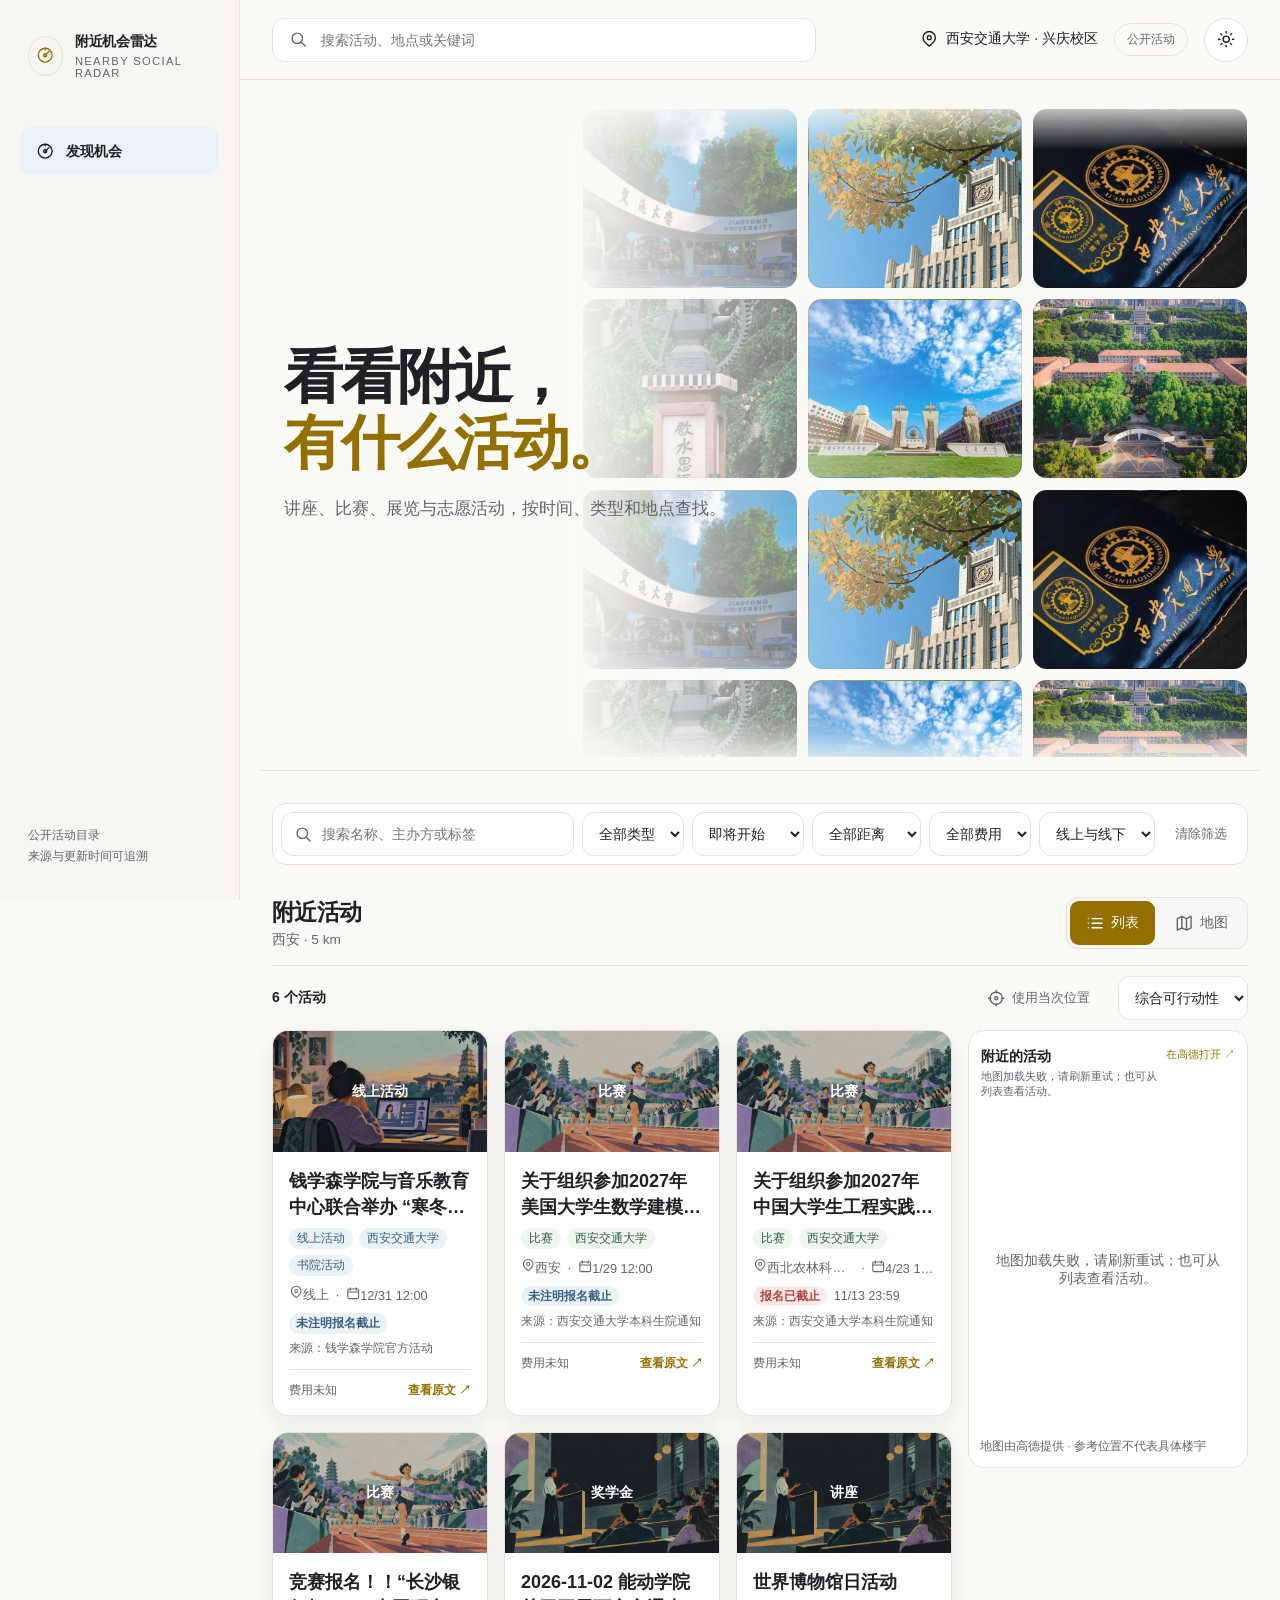
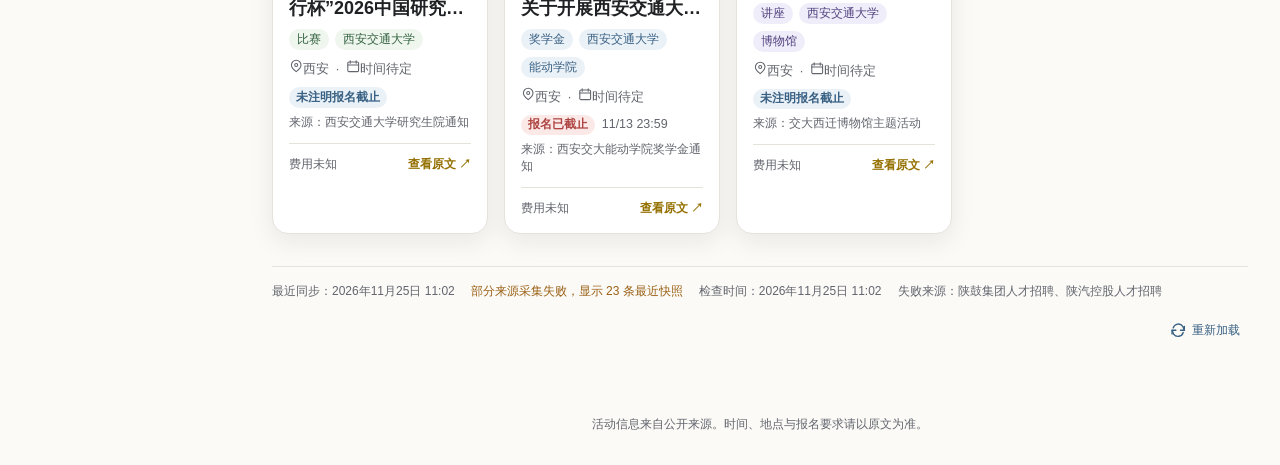
==== index.html @ b9e5983f "chore: refresh public activity snapshot" ====
<!doctype html>
<html lang="zh-CN">
  <head>
    <meta charset="utf-8" />
    <meta name="viewport" content="width=device-width, initial-scale=1, viewport-fit=cover" />
    <meta name="theme-color" content="#fbfaf7" />
    <meta name="description" content="浏览西安交通大学和西安本地的讲座、比赛、展览与志愿活动。" />
    <script>try{if(localStorage.getItem("nearby-social-radar:theme")==="dark")document.documentElement.dataset.theme="dark"}catch{}</script>
    <link rel="manifest" href="manifest.webmanifest" />
    <link rel="stylesheet" href="styles.css?v=20261015-theme" />
    <title>附近机会雷达 · 公开活动</title>
  </head>
  <body>
    <a class="skip-link" href="#main-content">跳转到主要内容</a>
    <svg class="icon-defs" xmlns="http://www.w3.org/2000/svg" aria-hidden="true">
      <symbol id="icon-radar" viewBox="0 0 24 24"><circle cx="12" cy="12" r="9"/><circle cx="12" cy="12" r="2"/><path d="m12 12 5-5M12 3v2"/></symbol>
      <symbol id="icon-search" viewBox="0 0 24 24"><circle cx="10.8" cy="10.8" r="6.8"/><path d="m16 16 5 5"/></symbol>
      <symbol id="icon-list" viewBox="0 0 24 24"><path d="M8 6h13M8 12h13M8 18h13M3 6h.01M3 12h.01M3 18h.01"/></symbol>
      <symbol id="icon-map" viewBox="0 0 24 24"><path d="m3 6 6-3 6 3 6-3v15l-6 3-6-3-6 3V6ZM9 3v15M15 6v15"/></symbol>
      <symbol id="icon-pin" viewBox="0 0 24 24"><path d="M20 10c0 5-8 11-8 11S4 15 4 10a8 8 0 1 1 16 0Z"/><circle cx="12" cy="10" r="2.5"/></symbol>
      <symbol id="icon-calendar" viewBox="0 0 24 24"><rect x="3" y="5" width="18" height="16" rx="2"/><path d="M7 3v4M17 3v4M3 10h18"/></symbol>
      <symbol id="icon-filter" viewBox="0 0 24 24"><path d="M4 7h16M7 12h10M10 17h4"/></symbol>
      <symbol id="icon-refresh" viewBox="0 0 24 24"><path d="M20 7v5h-5M4 17v-5h5"/><path d="M5.5 9A7 7 0 0 1 18 7l2 5M4 12l2 5a7 7 0 0 0 12.5-2"/></symbol>
      <symbol id="icon-locate" viewBox="0 0 24 24"><circle cx="12" cy="12" r="8"/><circle cx="12" cy="12" r="2"/><path d="M12 2v3M12 19v3M2 12h3M19 12h3"/></symbol>
      <symbol id="icon-sun" viewBox="0 0 24 24"><circle cx="12" cy="12" r="4"/><path d="M12 2v2M12 20v2M4.93 4.93l1.42 1.42m11.3 11.3 1.42 1.42M2 12h2m16 0h2M4.93 19.07l1.42-1.42m11.3-11.3 1.42-1.42"/></symbol>
      <symbol id="icon-moon" viewBox="0 0 24 24"><path d="M20.9 13A9 9 0 0 1 11 3.1 9 9 0 1 0 20.9 13Z"/></symbol>
    </svg>
    <aside class="sidebar" aria-label="站点导航">
      <a class="brand" href="./"><span class="brand-mark"><svg><use href="#icon-radar"/></svg></span><span>附近机会雷达<small>NEARBY SOCIAL RADAR</small></span></a>
      <nav><a class="nav-active" href="./" aria-current="page"><svg><use href="#icon-radar"/></svg>发现机会</a></nav>
      <p class="sidebar-foot">公开活动目录<br />来源与更新时间可追溯</p>
    </aside>
    <div class="app-shell">
      <header class="site-header">
        <a class="mobile-brand" href="./"><svg><use href="#icon-radar"/></svg>附近机会雷达</a>
        <label class="header-search"><svg><use href="#icon-search"/></svg><span class="sr-only">搜索活动、地点或关键词</span><input id="global-search" type="search" placeholder="搜索活动、地点或关键词" autocomplete="off" /></label>
        <span class="header-location"><svg><use href="#icon-pin"/></svg>西安交通大学 · 兴庆校区</span>
        <span class="public-badge">公开活动</span>
        <button id="theme-toggle" class="theme-toggle" type="button" aria-label="切换到暗色主题" title="切换主题"><svg class="theme-sun"><use href="#icon-sun"/></svg><svg class="theme-moon"><use href="#icon-moon"/></svg></button>
      </header>
      <main id="main-content">
        <section class="hero" aria-label="发现附近的活动">
          <div class="hero-copy"><h1>看看附近，<span>有什么活动。</span></h1><p>讲座、比赛、展览与志愿活动，按时间、类型和地点查找。</p></div>
          <div class="story-marquee" aria-hidden="true">
            <div class="story-column"><div class="story-track"><div class="story-set"><span class="story-tile gate"></span><span class="story-tile sculpture"></span><span class="story-tile gate"></span><span class="story-tile sculpture"></span></div><div class="story-set"><span class="story-tile gate"></span><span class="story-tile sculpture"></span><span class="story-tile gate"></span><span class="story-tile sculpture"></span></div></div></div>
            <div class="story-column"><div class="story-track"><div class="story-set"><span class="story-tile autumn"></span><span class="story-tile innovation-harbor"></span><span class="story-tile autumn"></span><span class="story-tile innovation-harbor"></span></div><div class="story-set"><span class="story-tile autumn"></span><span class="story-tile innovation-harbor"></span><span class="story-tile autumn"></span><span class="story-tile innovation-harbor"></span></div></div></div>
            <div class="story-column"><div class="story-track"><div class="story-set"><span class="story-tile insignia"></span><span class="story-tile aerial"></span><span class="story-tile insignia"></span><span class="story-tile aerial"></span></div><div class="story-set"><span class="story-tile insignia"></span><span class="story-tile aerial"></span><span class="story-tile insignia"></span><span class="story-tile aerial"></span></div></div></div>
          </div>
        </section>
        <details id="filters" class="filters"><summary><span><svg><use href="#icon-filter"/></svg>筛选活动</span><small id="filter-count">全部活动</small></summary>
          <div class="filter-row">
            <label class="filter-search"><span class="sr-only">搜索机会</span><svg><use href="#icon-search"/></svg><input id="query" type="search" placeholder="搜索名称、主办方或标签" autocomplete="off" /></label>
            <label><span class="sr-only">类型</span><select id="type"><option value="all">全部类型</option></select></label>
            <label><span class="sr-only">时间</span><select id="timing"><option value="upcoming">即将开始</option><option value="week">未来 7 天</option><option value="month">未来 30 天</option><option value="all">全部时间</option></select></label>
            <label><span class="sr-only">距离</span><select id="nearby"><option value="all">全部距离</option><option value="1" disabled>校园 5 km</option></select></label>
            <label><span class="sr-only">费用</span><select id="fee"><option value="all">全部费用</option><option value="free">免费</option><option value="paid">付费</option><option value="unknown">费用未知</option></select></label>
            <label><span class="sr-only">参与方式</span><select id="mode"><option value="all">线上与线下</option><option value="online">仅线上</option><option value="offline">仅线下</option></select></label>
            <button id="clear-filters" type="button" class="clear-filters">清除筛选</button>
          </div>
        </details>
        <section class="section-heading"><div><h2>附近活动</h2><p id="section-place">西安 · 5 km</p></div><div class="view-tabs" role="group" aria-label="查看方式"><button id="list-tab" type="button" class="active" aria-pressed="true"><svg><use href="#icon-list"/></svg>列表</button><button id="map-tab" type="button" aria-pressed="false"><svg><use href="#icon-map"/></svg>地图</button></div></section>
        <div class="list-meta"><span id="count" role="status" aria-live="polite">读取活动中</span><button id="locate" type="button"><svg><use href="#icon-locate"/></svg>使用当次位置</button><label><span class="sr-only">排序方式</span><select id="sort"><option value="actionability">综合可行动性</option><option value="distance" disabled>距离最近</option></select></label></div>
        <p id="location-message" class="location-message" role="status" hidden></p>
        <div id="discovery-content" class="discovery-content">
          <section id="list" class="activity-grid" aria-label="机会列表"></section>
          <aside id="map-panel" class="map-panel"><div class="map-panel-heading"><div><h3>附近的活动</h3><p id="map-status">正在读取活动位置</p></div><a id="map-open" href="https://uri.amap.com/" target="_blank" rel="noreferrer">在高德打开 ↗</a></div><div id="public-map" class="public-map" role="region" aria-label="西安公开活动地图"></div><div id="map-fallback" class="map-fallback" hidden><p id="map-fallback-text">地图暂时没有可显示的活动。</p></div><p class="map-attribution">地图由高德提供 · 参考位置不代表具体楼宇</p></aside>
        </div>
        <section id="empty" class="empty" hidden><h2>没有找到符合条件的活动</h2><p>试试调整时间、类型或距离。</p></section>
        <section class="sync-line" aria-label="数据更新时间"><span>最近同步：<time id="sync-time">正在读取</time></span><span id="sync-status">活动数据</span><span id="sync-check"></span><span id="source-health"></span><button id="refresh-data" type="button"><svg><use href="#icon-refresh"/></svg>重新加载</button></section>
      </main>
      <footer>活动信息来自公开来源。时间、地点与报名要求请以原文为准。</footer>
    </div>
    <nav class="mobile-nav" aria-label="手机主导航"><a href="./" aria-current="page"><svg><use href="#icon-radar"/></svg>发现</a></nav>
    <script src="map-config.js" defer></script>
    <script src="app.js?v=20261016-offline" defer></script>
  </body>
</html>
---- styles.css ----
:root { color-scheme: light; --bg: #fbfaf7; --surface: #fff; --sidebar: #f7f6f2; --text: #202124; --muted: #62656d; --line: #e6e3dc; --gold: #947000; --gold-light: #f5e8b5; --blue: #386083; --blue-light: #eaf1f7; --green: #356343; --amber: #9a6014; --red: #ae4441; --toolbar: #f7f7f8; --map-placeholder: #eaf1f7; --hero-rgb: 251 250 247; }
html[data-theme="dark"] { color-scheme: dark; --bg: #0a090c; --surface: #17151a; --sidebar: #0d0c10; --text: #f5f2ef; --muted: #aaa5ad; --line: #2d2a31; --gold: #e8c547; --gold-light: #40371e; --blue: #8db9e8; --blue-light: #1b2a3a; --green: #8cc9a0; --amber: #f2bd63; --red: #ff8f8f; --toolbar: #211f24; --map-placeholder: #15202a; --hero-rgb: 10 9 12; }
* { box-sizing: border-box; }
html { scroll-behavior: smooth; }
body { margin: 0; background: var(--bg); color: var(--text); font-family: -apple-system, BlinkMacSystemFont, "Segoe UI", "Microsoft YaHei", sans-serif; }
button, input, select { font: inherit; }
button { cursor: pointer; }
svg { width: 1.15rem; height: 1.15rem; flex: 0 0 auto; fill: none; stroke: currentColor; stroke-width: 1.8; stroke-linecap: round; stroke-linejoin: round; }
a { color: inherit; text-decoration: none; }
:focus-visible { outline: 2px solid var(--gold); outline-offset: 3px; }
::selection { background: var(--gold); color: var(--bg); }
.icon-defs, .sr-only { position: absolute; width: 1px; height: 1px; overflow: hidden; clip: rect(0, 0, 0, 0); white-space: nowrap; }
.skip-link { position: fixed; z-index: 50; top: -5rem; left: 1rem; border-radius: 8px; background: var(--surface); padding: .75rem; }
.skip-link:focus { top: 1rem; }
.sidebar { position: fixed; z-index: 20; inset: 0 auto 0 0; display: flex; width: 15rem; flex-direction: column; border-right: 1px solid var(--line); background: var(--sidebar); padding: 2rem 1.25rem; }
.brand { display: flex; align-items: center; gap: .75rem; margin: 0 .5rem 3rem; font-size: .9rem; font-weight: 650; letter-spacing: -.02em; }
.brand small { display: block; margin-top: .25rem; color: var(--muted); font-size: .7rem; font-weight: 400; letter-spacing: .12em; }
.brand-mark { display: grid; width: 2.5rem; height: 2.5rem; place-items: center; border: 1px solid var(--line); border-radius: 50%; color: var(--gold); }
.sidebar nav a { display: flex; min-height: 3rem; align-items: center; gap: .75rem; border-radius: 12px; padding: 0 1rem; font-size: .9rem; }
.sidebar nav .nav-active { background: var(--blue-light); font-weight: 650; }
.sidebar-foot { margin: auto 0 0 .5rem; color: var(--muted); font-size: .75rem; line-height: 1.8; }
.app-shell { min-width: 0; margin-left: 15rem; }
.site-header { position: sticky; z-index: 30; top: 0; display: flex; min-height: 5rem; align-items: center; gap: 1rem; border-bottom: 1px solid var(--line); background: color-mix(in srgb, var(--bg) 94%, transparent); padding: .75rem clamp(1.25rem, 3vw, 2rem); }
.mobile-brand { display: none; }
.header-search { display: flex; width: min(100%, 34rem); min-height: 2.75rem; align-items: center; gap: .75rem; border: 1px solid var(--line); border-radius: 12px; background: var(--surface); padding: 0 1rem; color: var(--muted); }
.header-search:focus-within { border-color: var(--gold); }
.header-search input { width: 100%; min-width: 0; border: 0; background: transparent; color: var(--text); font-size: .9rem; outline: 0; }
.header-location { display: flex; align-items: center; gap: .5rem; margin-left: auto; white-space: nowrap; font-size: .875rem; }
.public-badge { border: 1px solid var(--line); border-radius: 999px; padding: .45rem .75rem; color: var(--muted); white-space: nowrap; font-size: .75rem; }
.theme-toggle { display: grid; width: 2.75rem; height: 2.75rem; flex: 0 0 auto; place-items: center; border: 1px solid var(--line); border-radius: 50%; background: var(--surface); color: var(--text); }
.theme-toggle:hover { border-color: var(--gold); color: var(--gold); }
.theme-toggle .theme-moon, html[data-theme="dark"] .theme-toggle .theme-sun { display: none; }
html[data-theme="dark"] .theme-toggle .theme-moon { display: block; }
main { width: min(100%, 1600px); margin: 0 auto; padding: 1.5rem clamp(1.25rem, 3vw, 2rem) 4rem; }
.hero { position: relative; display: flex; min-height: clamp(28rem, 75vh, 48rem); align-items: center; overflow: hidden; margin: -.5rem -.75rem 2rem; border-bottom: 1px solid var(--line); padding: 2.5rem 1.5rem; }
.hero-copy { position: relative; z-index: 3; max-width: 39rem; }
.hero h1 { max-width: 12ch; margin: 0; font-size: clamp(2.65rem, 4.6vw, 4.4rem); font-weight: 760; letter-spacing: -.04em; line-height: 1.12; }
.hero h1 span { display: block; color: var(--gold); }
.hero-copy p { margin: 1.2rem 0 0; color: var(--muted); font-size: 1.05rem; line-height: 1.65; }
.story-marquee { position: absolute; inset: 0 0 0 31%; display: grid; grid-template-columns: repeat(3, minmax(0, 1fr)); gap: .7rem; overflow: hidden; padding: .8rem; pointer-events: none; mask-image: linear-gradient(to bottom, transparent, #000 8%, #000 92%, transparent); }
.story-marquee::after { position: absolute; inset: 0; content: ""; background: linear-gradient(90deg, var(--bg) 0%, rgb(var(--hero-rgb) / .96) 1%, rgb(var(--hero-rgb) / .55) 25%, rgb(var(--hero-rgb) / .08) 57%, transparent 100%); }
.story-column { min-width: 0; overflow: hidden; }
.story-track { display: flex; flex-direction: column; animation: story-up 27s linear infinite; }
.story-column:nth-child(2) .story-track { animation-name: story-down; animation-duration: 33s; }
.story-column:nth-child(3) .story-track { animation-duration: 30s; }
.story-set { display: flex; flex: 0 0 auto; flex-direction: column; gap: .7rem; padding-bottom: .7rem; }
.story-tile { display: block; flex: 0 0 clamp(8rem, 14vw, 13rem); border: 1px solid rgb(32 33 36 / .12); border-radius: .85rem; background-position: center; background-size: cover; }
.story-tile.gate { background-image: url("campus-story/gate.webp"); }.story-tile.sculpture { background-image: url("campus-story/sculpture.webp"); background-position: center 60%; }
.story-tile.autumn { background-image: url("campus-story/autumn.webp"); }.story-tile.innovation-harbor { background-image: url("campus-story/innovation-harbor.webp"); }
.story-tile.insignia { background-image: url("campus-story/insignia.webp"); }.story-tile.aerial { background-image: url("campus-story/aerial.webp"); background-position: center 78%; }
@keyframes story-up { to { transform: translateY(-50%); } }
@keyframes story-down { from { transform: translateY(-50%); } to { transform: translateY(0); } }
.filters { position: relative; z-index: 10; margin-bottom: 1.25rem; }
.filters summary { display: none; }
.filter-row { display: flex; align-items: center; gap: .5rem; overflow-x: auto; border: 1px solid var(--line); border-radius: 14px; background: var(--surface); padding: .5rem; }
.filter-row label { flex: 0 0 auto; }
.filter-row .filter-search { display: flex; flex: 1 0 12rem; min-height: 2.75rem; align-items: center; gap: .5rem; border: 1px solid var(--line); border-radius: 12px; padding: 0 .75rem; color: var(--muted); }
.filter-search input { width: 100%; min-width: 0; border: 0; background: transparent; color: var(--text); outline: 0; font-size: .875rem; }
.filter-row select, .list-meta select { min-height: 2.75rem; border: 1px solid var(--line); border-radius: 12px; background: var(--surface); color: var(--text); padding: 0 .75rem; font-size: .875rem; }
.filter-row select:disabled, .list-meta select:disabled { opacity: .5; }
.clear-filters { min-height: 2.75rem; flex: 0 0 auto; border: 0; border-radius: 12px; background: transparent; color: var(--muted); padding: 0 .75rem; font-size: .8rem; }
.clear-filters:hover, .list-meta button:hover { background: var(--blue-light); color: var(--blue); }
.section-heading { display: flex; align-items: center; justify-content: space-between; gap: 1rem; border-bottom: 1px solid var(--line); padding: .75rem 0 1rem; }
.section-heading h2 { margin: 0; font-size: 1.45rem; font-weight: 650; letter-spacing: -.03em; }
.section-heading p { margin: .2rem 0 0; color: var(--muted); font-size: .85rem; }
.view-tabs { display: flex; gap: .25rem; border: 1px solid var(--line); border-radius: 12px; background: var(--toolbar); padding: .2rem; }
.view-tabs button { display: inline-flex; min-width: 5.3rem; min-height: 2.75rem; align-items: center; justify-content: center; gap: .4rem; border: 0; border-radius: 9px; background: transparent; color: var(--muted); font-size: .875rem; }
.view-tabs .active { background: var(--gold); color: #fff; }
html[data-theme="dark"] .view-tabs .active { color: #17151a; }
.list-meta { display: flex; min-height: 4rem; align-items: center; gap: 1rem; color: var(--muted); font-size: .875rem; }
.list-meta #count { color: var(--text); font-weight: 650; }
.list-meta button { display: inline-flex; min-height: 2.75rem; align-items: center; gap: .4rem; margin-left: auto; border: 0; border-radius: 999px; background: transparent; color: var(--muted); padding: 0 .75rem; font-size: .8rem; }
.location-message { margin: -.25rem 0 .75rem; color: var(--muted); font-size: .8rem; }
.discovery-content { display: grid; grid-template-columns: minmax(0, 1fr) 17.5rem; align-items: start; gap: 1rem; }
.activity-grid { display: grid; grid-template-columns: repeat(3, minmax(0, 1fr)); gap: 1rem; }
.activity-card { min-width: 0; overflow: hidden; border: 1px solid var(--line); border-radius: 16px; background: var(--surface); box-shadow: 0 8px 24px rgb(24 24 27 / .08); transition: transform .2s ease, box-shadow .2s ease; }
.activity-card:hover { transform: translateY(-3px); box-shadow: 0 14px 30px rgb(24 24 27 / .12); }
.activity-card:active { filter: brightness(.96); }
.activity-banner { position: relative; display: flex; aspect-ratio: 16 / 9; align-items: center; justify-content: center; overflow: hidden; color: #fff; }
.activity-cover { position: absolute; inset: 0; width: 100%; height: 100%; object-fit: cover; transition: transform .2s ease; }
.activity-card:hover .activity-cover { transform: scale(1.04); }
.cover-scrim { position: absolute; inset: 0; background: rgb(8 7 10 / .22); }
.banner-name { position: relative; z-index: 1; text-shadow: 0 1px 8px rgb(0 0 0 / .45); font-size: .85rem; font-weight: 700; }
.activity-content { padding: 1rem; }
.activity-title { display: -webkit-box; overflow: hidden; margin: 0; color: var(--text); font-size: 1.125rem; font-weight: 600; line-height: 1.45; -webkit-box-orient: vertical; -webkit-line-clamp: 2; }
.activity-title a:hover { color: var(--gold); }
.tags { display: flex; flex-wrap: wrap; gap: .4rem; margin-top: .5rem; }
.tag { display: inline-flex; min-height: 20px; max-width: 11rem; align-items: center; overflow: hidden; border-radius: 999px; background: var(--blue-light); color: var(--blue); padding: 2px 8px; text-overflow: ellipsis; white-space: nowrap; font-size: .75rem; }
.activity-card.lecture .tag { background: #f0edfa; color: #51427e; }.activity-card.competition .tag { background: #eef6ed; color: #356343; }.activity-card.exhibition .tag { background: #f6edfa; color: #753a8d; }.activity-card.volunteer .tag { background: #f8f2e6; color: #8b5f1d; }.activity-card.salon .tag { background: #eaf3f5; color: #285c64; }
html[data-theme="dark"] .activity-card.lecture .tag { background: #332744; color: #d9c8f3; } html[data-theme="dark"] .activity-card.competition .tag { background: #233124; color: #cfe8c5; } html[data-theme="dark"] .activity-card.exhibition .tag { background: #392545; color: #e4c5ef; } html[data-theme="dark"] .activity-card.volunteer .tag { background: #382c18; color: #f6d887; } html[data-theme="dark"] .activity-card.salon .tag { background: #203238; color: #c5e9ed; }
.meta { display: flex; align-items: center; gap: .4rem; overflow: hidden; margin-top: .55rem; color: var(--muted); white-space: nowrap; font-size: .8rem; }
.meta span { min-width: 0; overflow: hidden; text-overflow: ellipsis; }.meta svg { width: .9rem; height: .9rem; }
.deadline { display: flex; flex-wrap: wrap; align-items: baseline; gap: .4rem; margin: .55rem 0 0; color: var(--muted); font-size: .78rem; }
.deadline strong { border-radius: 999px; background: var(--blue-light); color: var(--blue); padding: .1rem .45rem; font-weight: 650; }
.deadline.today strong, .deadline.soon strong { background: #fcf0da; color: var(--amber); }.deadline.expired strong { background: #fbe9e8; color: var(--red); }
html[data-theme="dark"] .deadline.today strong, html[data-theme="dark"] .deadline.soon strong { background: #332713; color: var(--amber); } html[data-theme="dark"] .deadline.expired strong { background: #351c1e; color: var(--red); }
.freshness { margin: .4rem 0 0; color: var(--muted); font-size: .76rem; }
.card-footer { display: flex; align-items: center; justify-content: space-between; gap: .6rem; margin-top: .75rem; border-top: 1px solid var(--line); padding-top: .75rem; color: var(--muted); font-size: .78rem; }
.card-footer a { color: var(--gold); font-weight: 600; white-space: nowrap; }.card-footer a:hover { text-decoration: underline; }
.map-panel { position: sticky; top: 6rem; overflow: hidden; border: 1px solid var(--line); border-radius: 16px; background: var(--surface); padding: .55rem; }
.map-panel-heading { display: flex; align-items: flex-start; justify-content: space-between; gap: .4rem; padding: .4rem .2rem .65rem; }
.map-panel-heading h3 { margin: 0; font-size: .9rem; font-weight: 650; }.map-panel-heading p { margin: .2rem 0 0; color: var(--muted); font-size: .7rem; line-height: 1.4; }
.map-panel-heading a { color: var(--gold); white-space: nowrap; font-size: .7rem; }
.public-map { width: 100%; height: 20rem; border-radius: 10px; background: var(--map-placeholder); }
.map-fallback { display: grid; min-height: 20rem; place-items: center; padding: 1rem; color: var(--muted); text-align: center; font-size: .85rem; }.map-fallback[hidden] { display: none; }
.map-attribution { margin: .45rem .15rem .2rem; color: var(--muted); font-size: .75rem; }
.discovery-content.map-view { display: block; }.map-view .activity-grid { display: none; }.map-view .map-panel { position: static; }.map-view .public-map { height: min(62vh, 44rem); min-height: 24rem; }
.empty { border: 1px solid var(--line); border-radius: 16px; background: var(--surface); padding: 2.5rem; text-align: center; }.empty[hidden] { display: none; }.empty h2 { margin: 0; font-size: 1rem; }.empty p { margin: .5rem 0 0; color: var(--muted); font-size: .85rem; }
.sync-line { display: flex; flex-wrap: wrap; align-items: center; gap: .5rem 1rem; margin-top: 2rem; border-top: 1px solid var(--line); padding-top: 1rem; color: var(--muted); font-size: .75rem; }.sync-line [data-status="healthy"] { color: var(--green); }.sync-line [data-status="degraded"], .sync-line [data-status="stale"] { color: var(--amber); }.sync-line button { display: inline-flex; min-height: 2.75rem; align-items: center; gap: .3rem; margin-left: auto; border: 0; border-radius: 10px; background: transparent; color: var(--blue); padding: 0 .5rem; font-size: .75rem; }
footer { padding: 0 1.25rem 2rem; color: var(--muted); text-align: center; font-size: .75rem; }
.mobile-nav { display: none; }
@media (max-width: 1279px) { .discovery-content { display: block; }.discovery-content:not(.map-view) .map-panel { display: none; } }
@media (max-width: 1023px) { .sidebar { display: none; }.app-shell { margin-left: 0; }.mobile-brand { display: flex; align-items: center; gap: .5rem; white-space: nowrap; font-size: .875rem; font-weight: 650; }.mobile-brand svg { color: var(--gold); }.header-location { display: none; }.mobile-nav { position: fixed; z-index: 30; inset: auto 0 0; display: grid; min-height: 4rem; place-items: center; border-top: 1px solid var(--line); background: color-mix(in srgb, var(--bg) 96%, transparent); padding-bottom: env(safe-area-inset-bottom); }.mobile-nav a { display: flex; min-height: 4rem; flex-direction: column; align-items: center; justify-content: center; gap: .15rem; font-size: .75rem; }.mobile-nav svg { color: var(--gold); } main { padding-bottom: 7rem; }.activity-grid { grid-template-columns: repeat(2, minmax(0, 1fr)); } }
@media (max-width: 767px) { .site-header { flex-wrap: wrap; gap: .65rem; padding: .75rem 1.1rem; }.header-search { order: 3; width: 100%; }.public-badge { margin-left: auto; } main { padding: 1.2rem 1rem 7rem; }.hero { min-height: 20.5rem; margin: -.5rem -.35rem 1.5rem; padding: 1.8rem .35rem; }.hero h1 { max-width: 16ch; font-size: clamp(2.35rem, 10vw, 3.35rem); }.hero-copy p { max-width: 21rem; font-size: .95rem; }.story-marquee { left: 0; gap: .35rem; padding: .4rem; }.story-marquee::after { background: linear-gradient(90deg, var(--bg), rgb(var(--hero-rgb) / .97) 48%, rgb(var(--hero-rgb) / .62) 68%, transparent); }.story-set { gap: .35rem; padding-bottom: .35rem; }.story-tile { flex-basis: 6rem; border-radius: .65rem; }.filters summary { display: flex; min-height: 2.75rem; align-items: center; justify-content: space-between; gap: .75rem; border: 1px solid var(--line); border-radius: 12px; background: var(--surface); padding: 0 .875rem; list-style: none; font-size: .875rem; font-weight: 600; cursor: pointer; }.filters summary::-webkit-details-marker { display: none; }.filters summary span { display: flex; align-items: center; gap: .5rem; }.filters summary small { color: var(--muted); font-size: .75rem; font-weight: 400; }.filter-row { display: none; position: absolute; top: 3.25rem; right: 0; left: 0; grid-template-columns: repeat(2, minmax(0, 1fr)); gap: .6rem; overflow: visible; border-radius: 14px; box-shadow: 0 12px 32px rgb(0 0 0 / .15); padding: .75rem; }.filters[open] .filter-row { display: grid; }.filter-row .filter-search, .filter-row .clear-filters { grid-column: 1 / -1; }.filter-row label { min-width: 0; }.filter-row select { width: 100%; }.section-heading h2 { font-size: 1.25rem; }.section-heading p { font-size: .75rem; }.view-tabs button { min-width: 3.4rem; font-size: .75rem; }.list-meta { flex-wrap: wrap; gap: .5rem; padding: .5rem 0; }.list-meta button { margin-left: auto; }.list-meta label { width: 100%; }.list-meta select { width: 100%; }.activity-grid { grid-template-columns: 1fr; }.activity-title { font-size: 1rem; }.map-view .public-map { height: 56vh; min-height: 20rem; } }
@media (max-width: 767px) {
  .hero-copy p { max-width: 17rem; }
  .filter-row { max-height: min(70vh, 34rem); overflow-y: auto; }
}
@media (prefers-reduced-motion: reduce) { html { scroll-behavior: auto; }.story-track, .activity-card { animation: none; transition: none; }.activity-card:hover { transform: none; } }
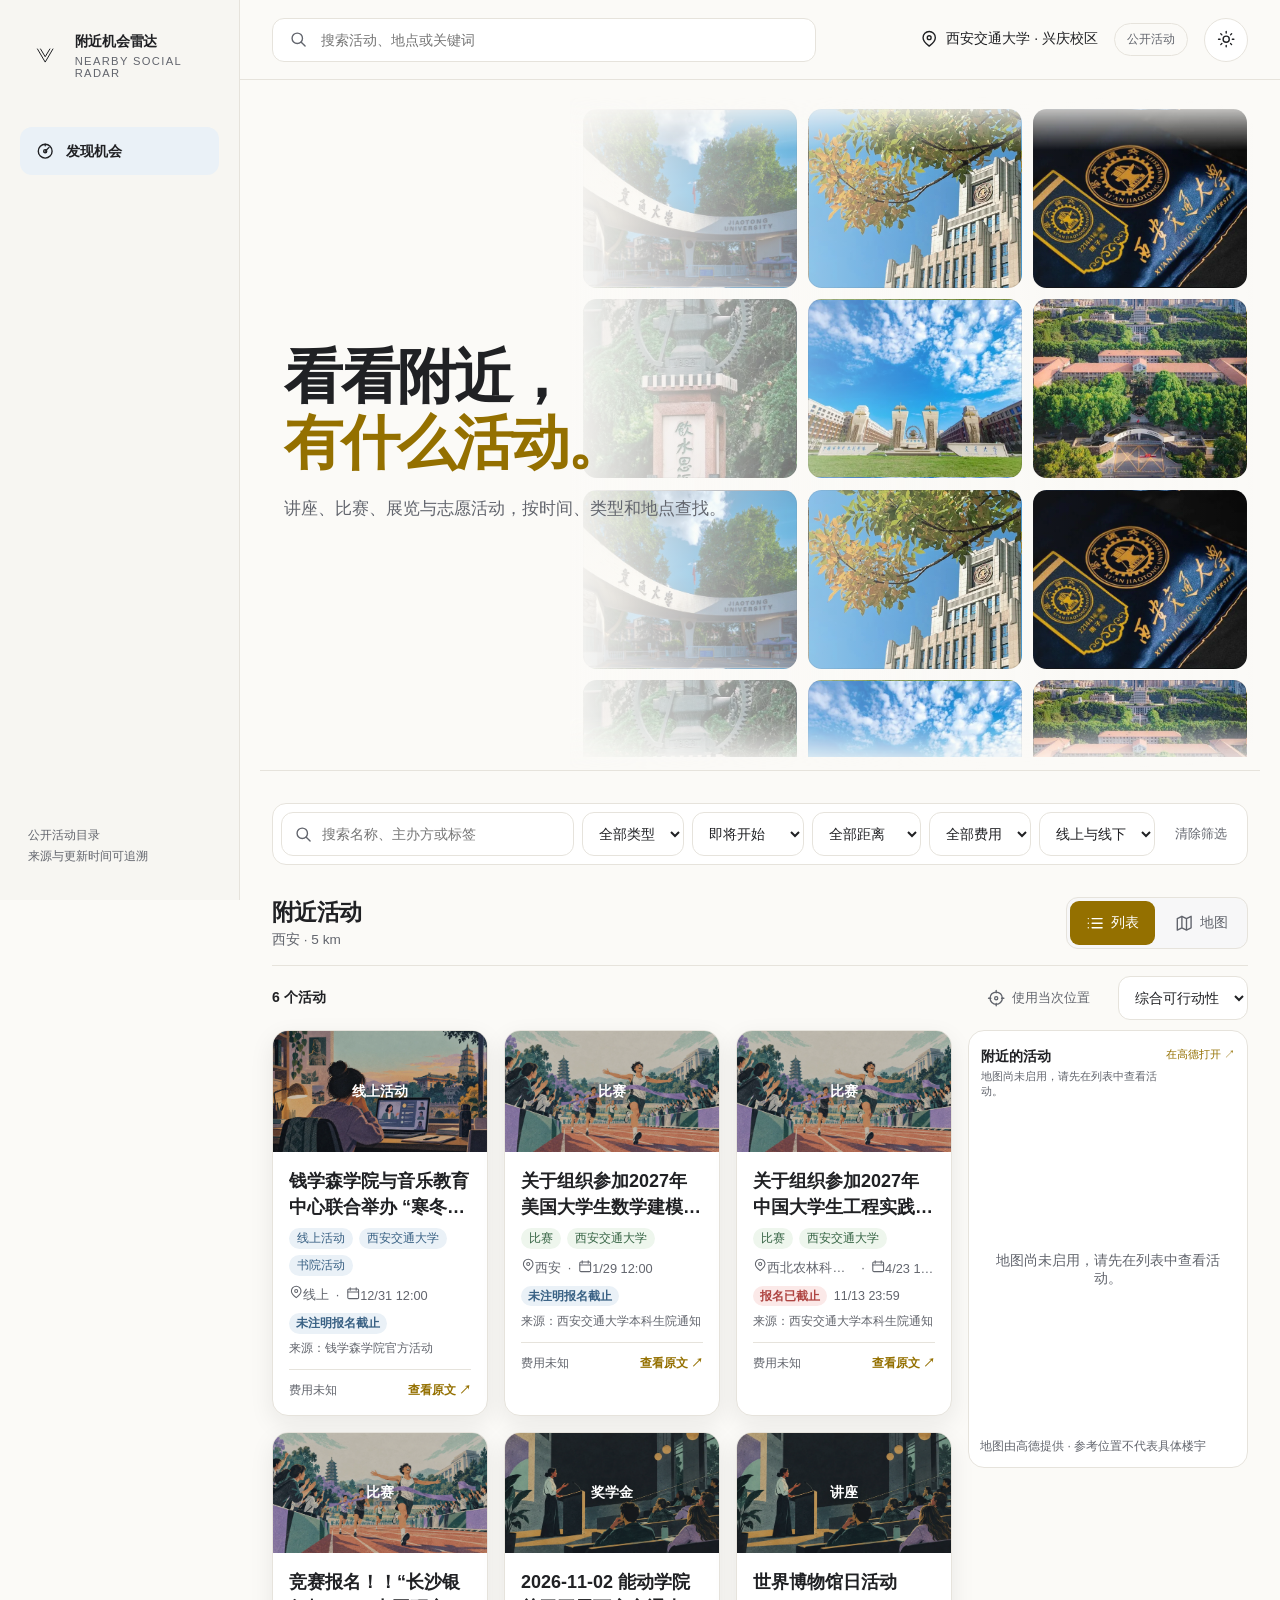
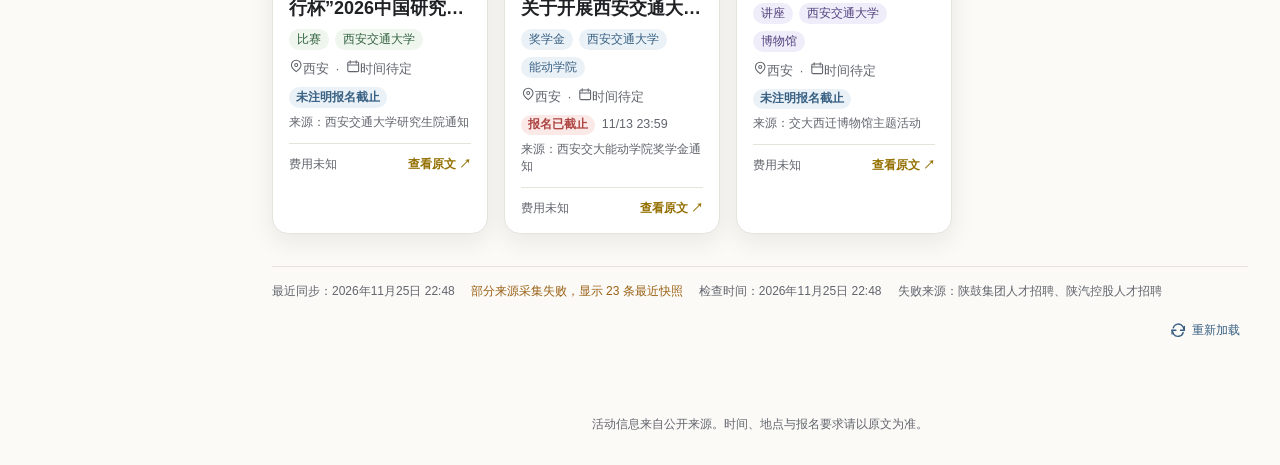
==== commit e543e807: "chore: refresh public activity snapshot" ====
--- a/index.html
+++ b/index.html
@@ -13,6 +13,7 @@
   <body>
     <a class="skip-link" href="#main-content">跳转到主要内容</a>
     <svg class="icon-defs" xmlns="http://www.w3.org/2000/svg" aria-hidden="true">
+      <symbol id="icon-brand" viewBox="0 0 24 24"><path d="M2 4 12 21 22 4M6 4l6 10L18 4"/></symbol>
       <symbol id="icon-radar" viewBox="0 0 24 24"><circle cx="12" cy="12" r="9"/><circle cx="12" cy="12" r="2"/><path d="m12 12 5-5M12 3v2"/></symbol>
       <symbol id="icon-search" viewBox="0 0 24 24"><circle cx="10.8" cy="10.8" r="6.8"/><path d="m16 16 5 5"/></symbol>
       <symbol id="icon-list" viewBox="0 0 24 24"><path d="M8 6h13M8 12h13M8 18h13M3 6h.01M3 12h.01M3 18h.01"/></symbol>
@@ -26,13 +27,13 @@
       <symbol id="icon-moon" viewBox="0 0 24 24"><path d="M20.9 13A9 9 0 0 1 11 3.1 9 9 0 1 0 20.9 13Z"/></symbol>
     </svg>
     <aside class="sidebar" aria-label="站点导航">
-      <a class="brand" href="./"><span class="brand-mark"><svg><use href="#icon-radar"/></svg></span><span>附近机会雷达<small>NEARBY SOCIAL RADAR</small></span></a>
+      <a class="brand" href="./"><span class="brand-mark"><svg aria-hidden="true"><use href="#icon-brand"/></svg></span><span>附近机会雷达<small>NEARBY SOCIAL RADAR</small></span></a>
       <nav><a class="nav-active" href="./" aria-current="page"><svg><use href="#icon-radar"/></svg>发现机会</a></nav>
       <p class="sidebar-foot">公开活动目录<br />来源与更新时间可追溯</p>
     </aside>
     <div class="app-shell">
       <header class="site-header">
-        <a class="mobile-brand" href="./"><svg><use href="#icon-radar"/></svg>附近机会雷达</a>
+        <a class="mobile-brand" href="./"><svg aria-hidden="true"><use href="#icon-brand"/></svg>附近机会雷达</a>
         <label class="header-search"><svg><use href="#icon-search"/></svg><span class="sr-only">搜索活动、地点或关键词</span><input id="global-search" type="search" placeholder="搜索活动、地点或关键词" autocomplete="off" /></label>
         <span class="header-location"><svg><use href="#icon-pin"/></svg>西安交通大学 · 兴庆校区</span>
         <span class="public-badge">公开活动</span>
--- a/styles.css
+++ b/styles.css
@@ -15,7 +15,9 @@
 .sidebar { position: fixed; z-index: 20; inset: 0 auto 0 0; display: flex; width: 15rem; flex-direction: column; border-right: 1px solid var(--line); background: var(--sidebar); padding: 2rem 1.25rem; }
 .brand { display: flex; align-items: center; gap: .75rem; margin: 0 .5rem 3rem; font-size: .9rem; font-weight: 650; letter-spacing: -.02em; }
 .brand small { display: block; margin-top: .25rem; color: var(--muted); font-size: .7rem; font-weight: 400; letter-spacing: .12em; }
-.brand-mark { display: grid; width: 2.5rem; height: 2.5rem; place-items: center; border: 1px solid var(--line); border-radius: 50%; color: var(--gold); }
+.brand-mark { display: grid; width: 2.5rem; height: 2.5rem; place-items: center; color: var(--text); }
+.brand-mark svg, .mobile-brand svg { stroke-width: 1.3; stroke-linecap: square; stroke-linejoin: miter; }
+.mobile-brand.mobile-brand svg { color: var(--text); }
 .sidebar nav a { display: flex; min-height: 3rem; align-items: center; gap: .75rem; border-radius: 12px; padding: 0 1rem; font-size: .9rem; }
 .sidebar nav .nav-active { background: var(--blue-light); font-weight: 650; }
 .sidebar-foot { margin: auto 0 0 .5rem; color: var(--muted); font-size: .75rem; line-height: 1.8; }
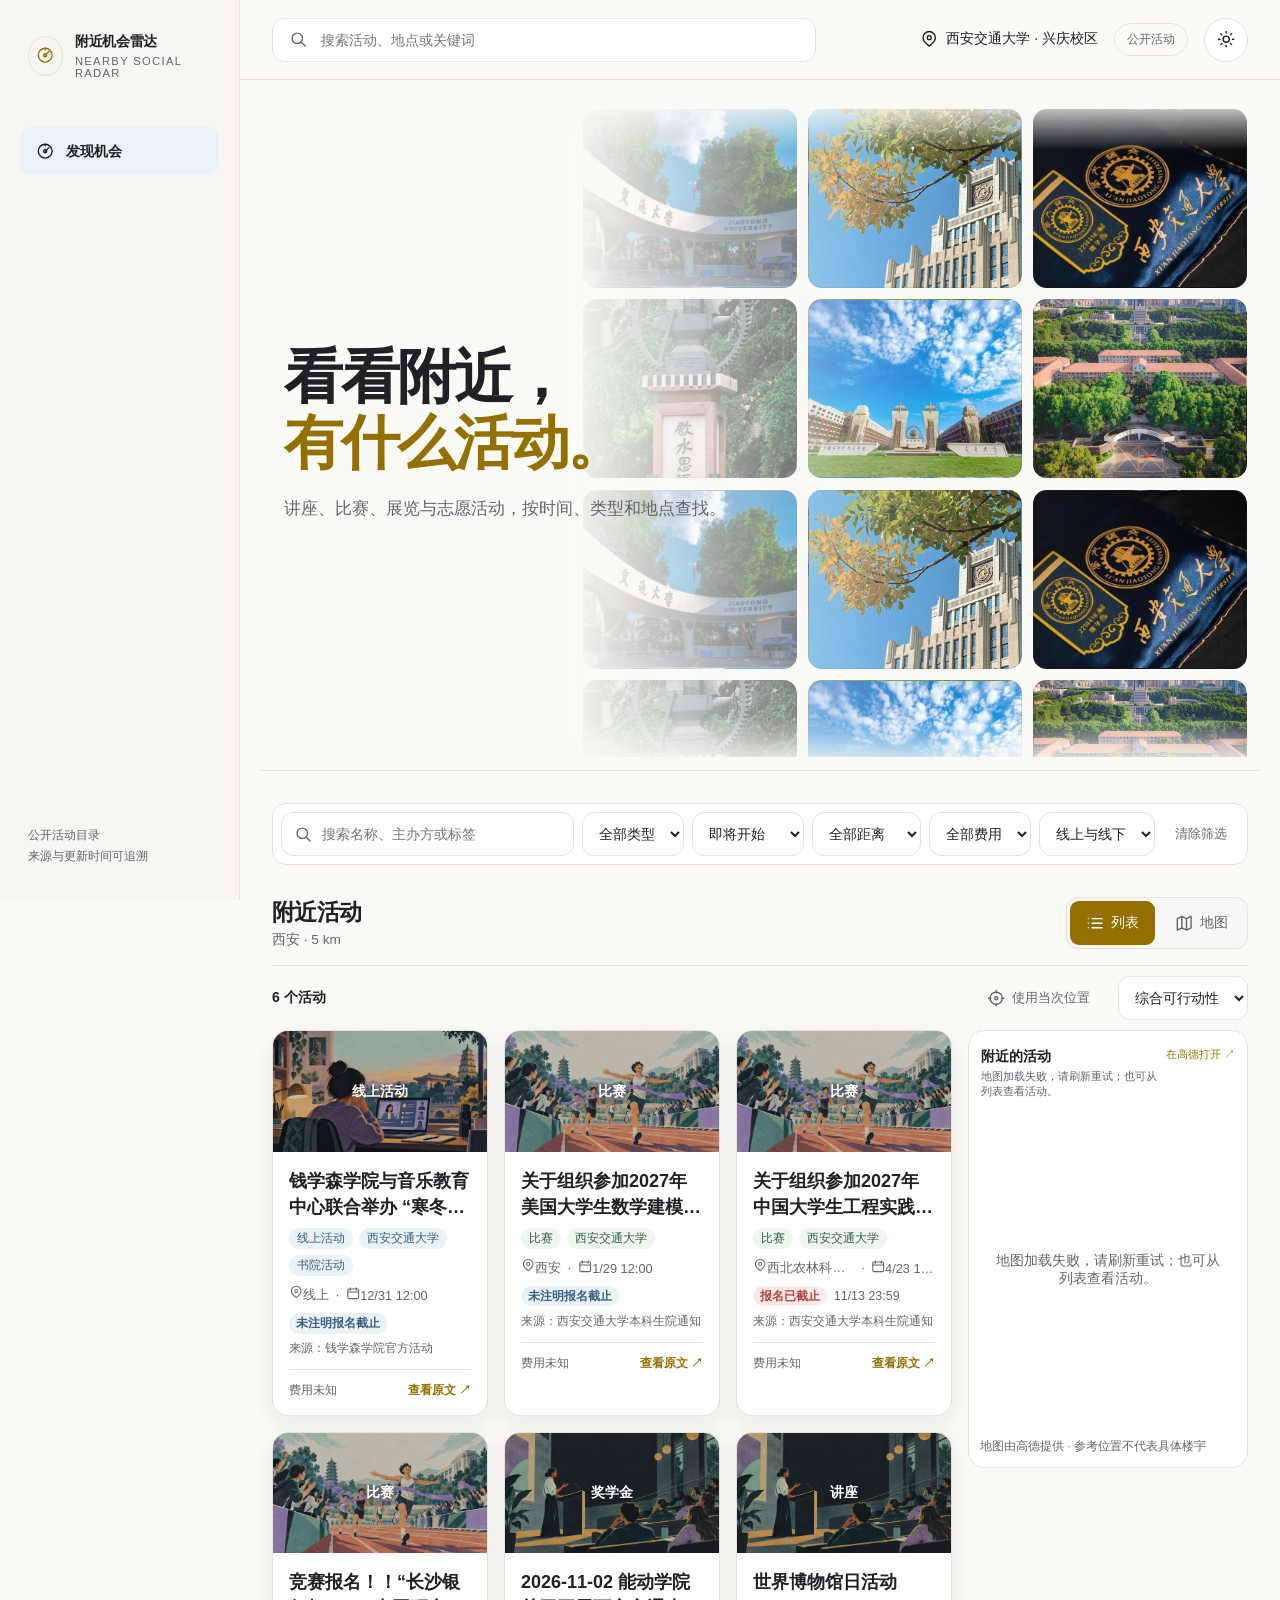
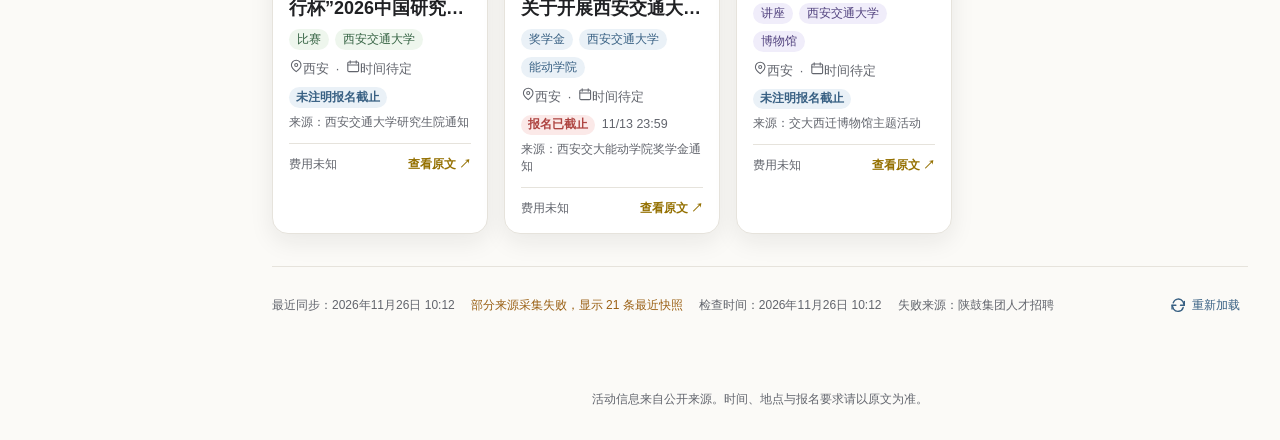
==== commit 1a6fc851: "chore: refresh public activity snapshot" ====
--- a/index.html
+++ b/index.html
@@ -13,7 +13,6 @@
   <body>
     <a class="skip-link" href="#main-content">跳转到主要内容</a>
     <svg class="icon-defs" xmlns="http://www.w3.org/2000/svg" aria-hidden="true">
-      <symbol id="icon-brand" viewBox="0 0 24 24"><path d="M2 4 12 21 22 4M6 4l6 10L18 4"/></symbol>
       <symbol id="icon-radar" viewBox="0 0 24 24"><circle cx="12" cy="12" r="9"/><circle cx="12" cy="12" r="2"/><path d="m12 12 5-5M12 3v2"/></symbol>
       <symbol id="icon-search" viewBox="0 0 24 24"><circle cx="10.8" cy="10.8" r="6.8"/><path d="m16 16 5 5"/></symbol>
       <symbol id="icon-list" viewBox="0 0 24 24"><path d="M8 6h13M8 12h13M8 18h13M3 6h.01M3 12h.01M3 18h.01"/></symbol>
@@ -27,13 +26,13 @@
       <symbol id="icon-moon" viewBox="0 0 24 24"><path d="M20.9 13A9 9 0 0 1 11 3.1 9 9 0 1 0 20.9 13Z"/></symbol>
     </svg>
     <aside class="sidebar" aria-label="站点导航">
-      <a class="brand" href="./"><span class="brand-mark"><svg aria-hidden="true"><use href="#icon-brand"/></svg></span><span>附近机会雷达<small>NEARBY SOCIAL RADAR</small></span></a>
+      <a class="brand" href="./"><span class="brand-mark"><svg><use href="#icon-radar"/></svg></span><span>附近机会雷达<small>NEARBY SOCIAL RADAR</small></span></a>
       <nav><a class="nav-active" href="./" aria-current="page"><svg><use href="#icon-radar"/></svg>发现机会</a></nav>
       <p class="sidebar-foot">公开活动目录<br />来源与更新时间可追溯</p>
     </aside>
     <div class="app-shell">
       <header class="site-header">
-        <a class="mobile-brand" href="./"><svg aria-hidden="true"><use href="#icon-brand"/></svg>附近机会雷达</a>
+        <a class="mobile-brand" href="./"><svg><use href="#icon-radar"/></svg>附近机会雷达</a>
         <label class="header-search"><svg><use href="#icon-search"/></svg><span class="sr-only">搜索活动、地点或关键词</span><input id="global-search" type="search" placeholder="搜索活动、地点或关键词" autocomplete="off" /></label>
         <span class="header-location"><svg><use href="#icon-pin"/></svg>西安交通大学 · 兴庆校区</span>
         <span class="public-badge">公开活动</span>
--- a/styles.css
+++ b/styles.css
@@ -15,9 +15,7 @@
 .sidebar { position: fixed; z-index: 20; inset: 0 auto 0 0; display: flex; width: 15rem; flex-direction: column; border-right: 1px solid var(--line); background: var(--sidebar); padding: 2rem 1.25rem; }
 .brand { display: flex; align-items: center; gap: .75rem; margin: 0 .5rem 3rem; font-size: .9rem; font-weight: 650; letter-spacing: -.02em; }
 .brand small { display: block; margin-top: .25rem; color: var(--muted); font-size: .7rem; font-weight: 400; letter-spacing: .12em; }
-.brand-mark { display: grid; width: 2.5rem; height: 2.5rem; place-items: center; color: var(--text); }
-.brand-mark svg, .mobile-brand svg { stroke-width: 1.3; stroke-linecap: square; stroke-linejoin: miter; }
-.mobile-brand.mobile-brand svg { color: var(--text); }
+.brand-mark { display: grid; width: 2.5rem; height: 2.5rem; place-items: center; border: 1px solid var(--line); border-radius: 50%; color: var(--gold); }
 .sidebar nav a { display: flex; min-height: 3rem; align-items: center; gap: .75rem; border-radius: 12px; padding: 0 1rem; font-size: .9rem; }
 .sidebar nav .nav-active { background: var(--blue-light); font-weight: 650; }
 .sidebar-foot { margin: auto 0 0 .5rem; color: var(--muted); font-size: .75rem; line-height: 1.8; }
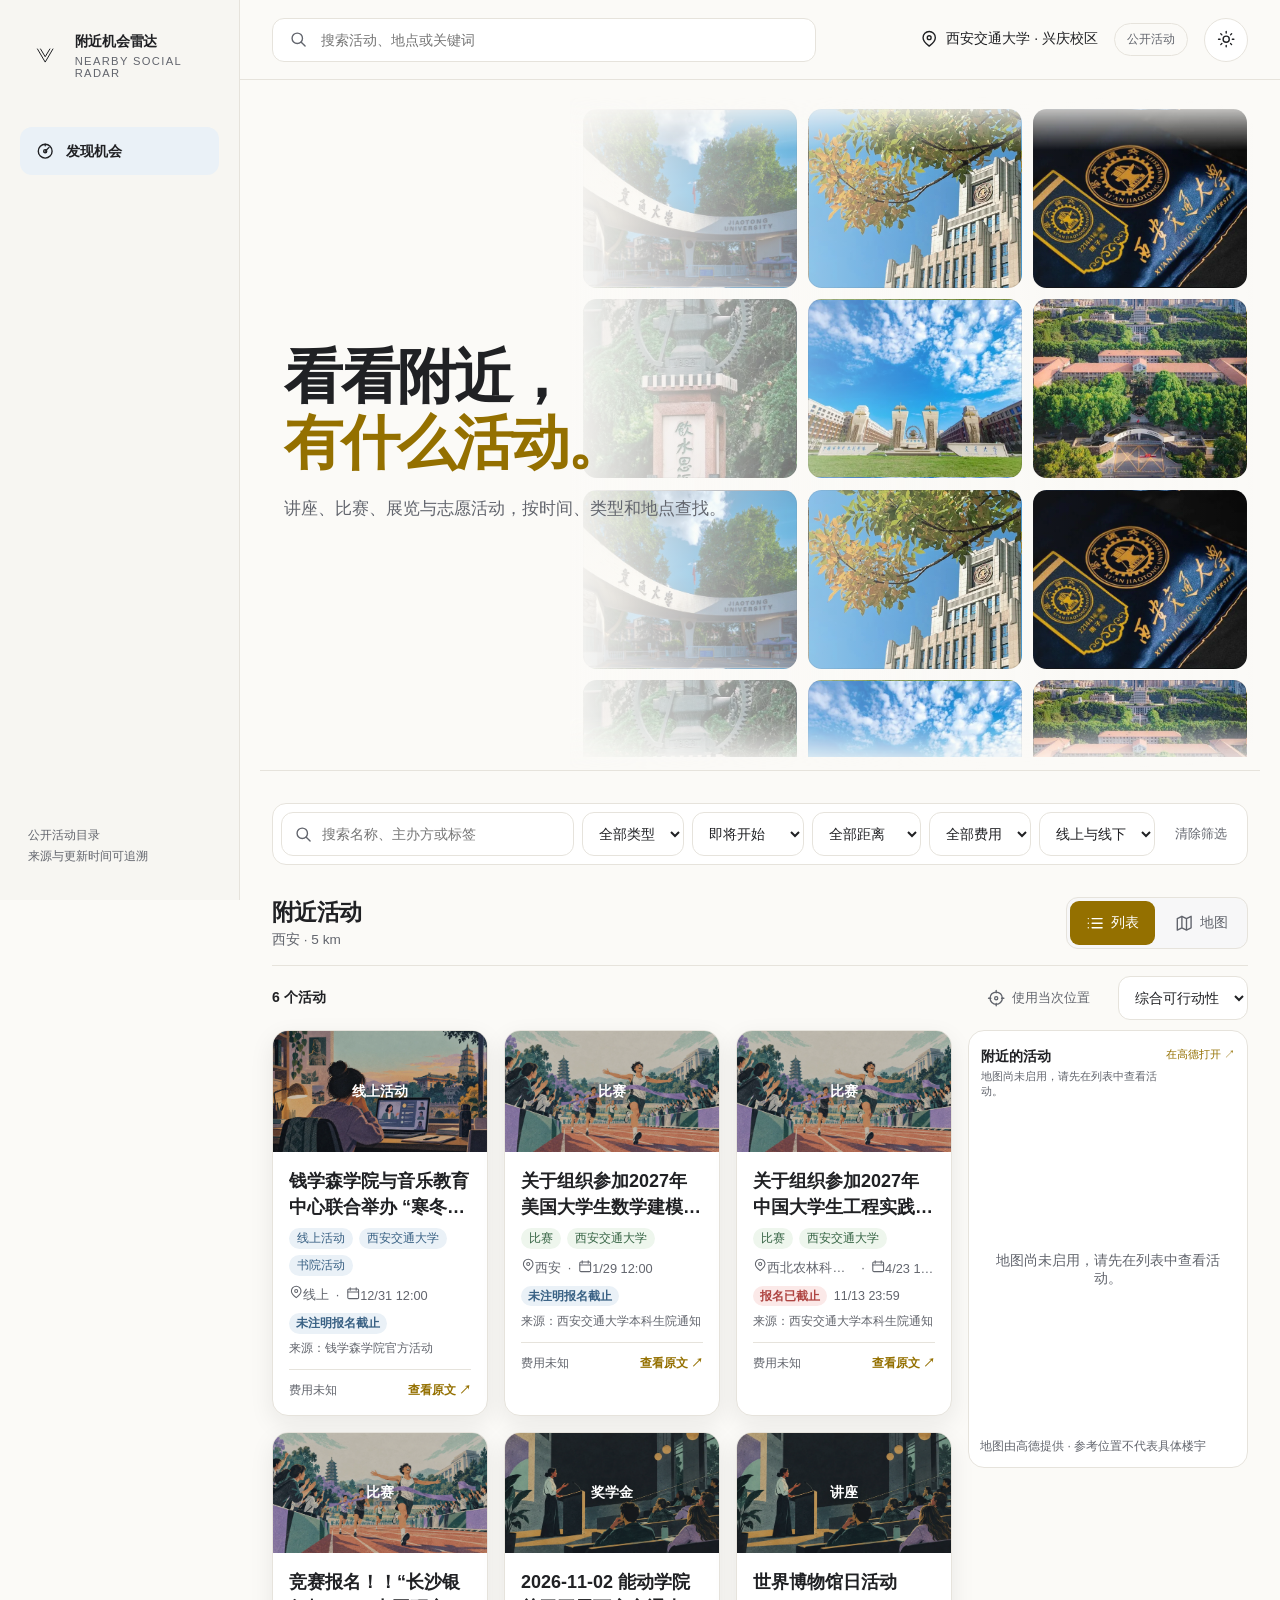
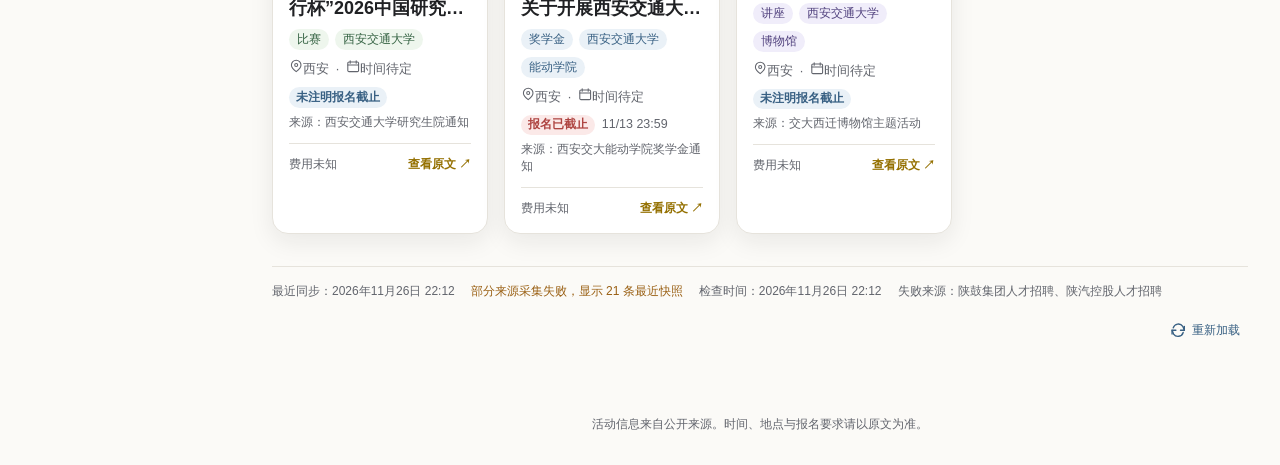
==== commit 17d45c11: "chore: refresh public activity snapshot" ====
--- a/index.html
+++ b/index.html
@@ -13,6 +13,7 @@
   <body>
     <a class="skip-link" href="#main-content">跳转到主要内容</a>
     <svg class="icon-defs" xmlns="http://www.w3.org/2000/svg" aria-hidden="true">
+      <symbol id="icon-brand" viewBox="0 0 24 24"><path d="M2 4 12 21 22 4M6 4l6 10L18 4"/></symbol>
       <symbol id="icon-radar" viewBox="0 0 24 24"><circle cx="12" cy="12" r="9"/><circle cx="12" cy="12" r="2"/><path d="m12 12 5-5M12 3v2"/></symbol>
       <symbol id="icon-search" viewBox="0 0 24 24"><circle cx="10.8" cy="10.8" r="6.8"/><path d="m16 16 5 5"/></symbol>
       <symbol id="icon-list" viewBox="0 0 24 24"><path d="M8 6h13M8 12h13M8 18h13M3 6h.01M3 12h.01M3 18h.01"/></symbol>
@@ -26,13 +27,13 @@
       <symbol id="icon-moon" viewBox="0 0 24 24"><path d="M20.9 13A9 9 0 0 1 11 3.1 9 9 0 1 0 20.9 13Z"/></symbol>
     </svg>
     <aside class="sidebar" aria-label="站点导航">
-      <a class="brand" href="./"><span class="brand-mark"><svg><use href="#icon-radar"/></svg></span><span>附近机会雷达<small>NEARBY SOCIAL RADAR</small></span></a>
+      <a class="brand" href="./"><span class="brand-mark"><svg aria-hidden="true"><use href="#icon-brand"/></svg></span><span>附近机会雷达<small>NEARBY SOCIAL RADAR</small></span></a>
       <nav><a class="nav-active" href="./" aria-current="page"><svg><use href="#icon-radar"/></svg>发现机会</a></nav>
       <p class="sidebar-foot">公开活动目录<br />来源与更新时间可追溯</p>
     </aside>
     <div class="app-shell">
       <header class="site-header">
-        <a class="mobile-brand" href="./"><svg><use href="#icon-radar"/></svg>附近机会雷达</a>
+        <a class="mobile-brand" href="./"><svg aria-hidden="true"><use href="#icon-brand"/></svg>附近机会雷达</a>
         <label class="header-search"><svg><use href="#icon-search"/></svg><span class="sr-only">搜索活动、地点或关键词</span><input id="global-search" type="search" placeholder="搜索活动、地点或关键词" autocomplete="off" /></label>
         <span class="header-location"><svg><use href="#icon-pin"/></svg>西安交通大学 · 兴庆校区</span>
         <span class="public-badge">公开活动</span>
--- a/styles.css
+++ b/styles.css
@@ -15,7 +15,9 @@
 .sidebar { position: fixed; z-index: 20; inset: 0 auto 0 0; display: flex; width: 15rem; flex-direction: column; border-right: 1px solid var(--line); background: var(--sidebar); padding: 2rem 1.25rem; }
 .brand { display: flex; align-items: center; gap: .75rem; margin: 0 .5rem 3rem; font-size: .9rem; font-weight: 650; letter-spacing: -.02em; }
 .brand small { display: block; margin-top: .25rem; color: var(--muted); font-size: .7rem; font-weight: 400; letter-spacing: .12em; }
-.brand-mark { display: grid; width: 2.5rem; height: 2.5rem; place-items: center; border: 1px solid var(--line); border-radius: 50%; color: var(--gold); }
+.brand-mark { display: grid; width: 2.5rem; height: 2.5rem; place-items: center; color: var(--text); }
+.brand-mark svg, .mobile-brand svg { stroke-width: 1.3; stroke-linecap: square; stroke-linejoin: miter; }
+.mobile-brand.mobile-brand svg { color: var(--text); }
 .sidebar nav a { display: flex; min-height: 3rem; align-items: center; gap: .75rem; border-radius: 12px; padding: 0 1rem; font-size: .9rem; }
 .sidebar nav .nav-active { background: var(--blue-light); font-weight: 650; }
 .sidebar-foot { margin: auto 0 0 .5rem; color: var(--muted); font-size: .75rem; line-height: 1.8; }
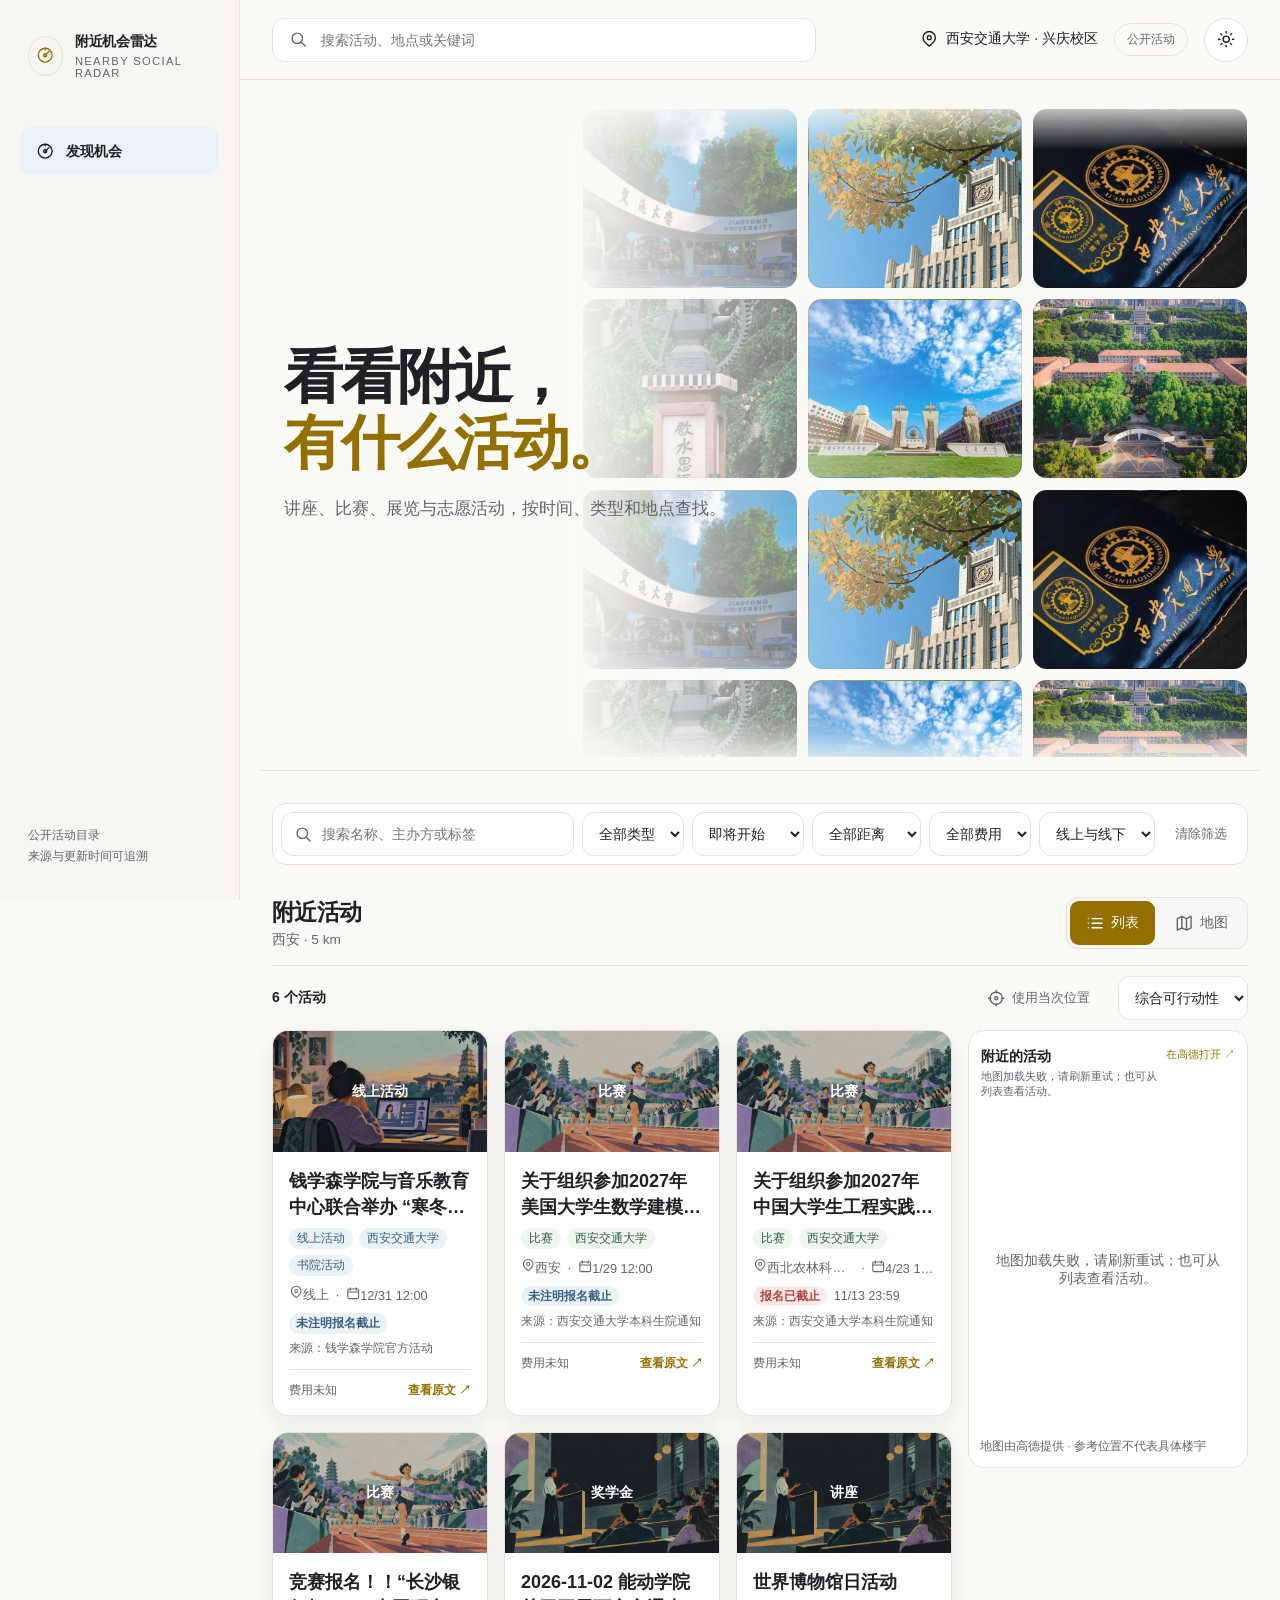
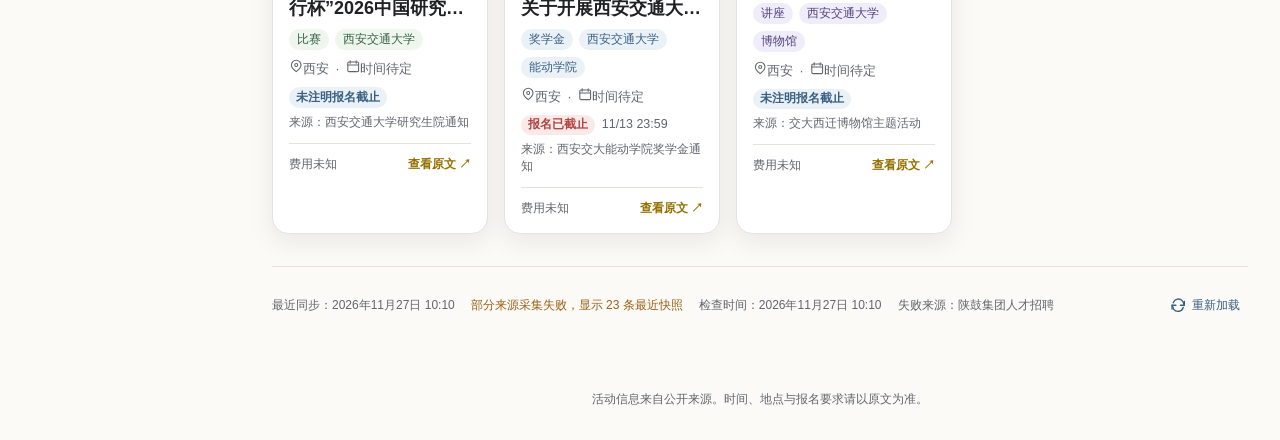
==== commit af90f195: "chore: refresh public activity snapshot" ====
--- a/index.html
+++ b/index.html
@@ -13,7 +13,6 @@
   <body>
     <a class="skip-link" href="#main-content">跳转到主要内容</a>
     <svg class="icon-defs" xmlns="http://www.w3.org/2000/svg" aria-hidden="true">
-      <symbol id="icon-brand" viewBox="0 0 24 24"><path d="M2 4 12 21 22 4M6 4l6 10L18 4"/></symbol>
       <symbol id="icon-radar" viewBox="0 0 24 24"><circle cx="12" cy="12" r="9"/><circle cx="12" cy="12" r="2"/><path d="m12 12 5-5M12 3v2"/></symbol>
       <symbol id="icon-search" viewBox="0 0 24 24"><circle cx="10.8" cy="10.8" r="6.8"/><path d="m16 16 5 5"/></symbol>
       <symbol id="icon-list" viewBox="0 0 24 24"><path d="M8 6h13M8 12h13M8 18h13M3 6h.01M3 12h.01M3 18h.01"/></symbol>
@@ -27,13 +26,13 @@
       <symbol id="icon-moon" viewBox="0 0 24 24"><path d="M20.9 13A9 9 0 0 1 11 3.1 9 9 0 1 0 20.9 13Z"/></symbol>
     </svg>
     <aside class="sidebar" aria-label="站点导航">
-      <a class="brand" href="./"><span class="brand-mark"><svg aria-hidden="true"><use href="#icon-brand"/></svg></span><span>附近机会雷达<small>NEARBY SOCIAL RADAR</small></span></a>
+      <a class="brand" href="./"><span class="brand-mark"><svg><use href="#icon-radar"/></svg></span><span>附近机会雷达<small>NEARBY SOCIAL RADAR</small></span></a>
       <nav><a class="nav-active" href="./" aria-current="page"><svg><use href="#icon-radar"/></svg>发现机会</a></nav>
       <p class="sidebar-foot">公开活动目录<br />来源与更新时间可追溯</p>
     </aside>
     <div class="app-shell">
       <header class="site-header">
-        <a class="mobile-brand" href="./"><svg aria-hidden="true"><use href="#icon-brand"/></svg>附近机会雷达</a>
+        <a class="mobile-brand" href="./"><svg><use href="#icon-radar"/></svg>附近机会雷达</a>
         <label class="header-search"><svg><use href="#icon-search"/></svg><span class="sr-only">搜索活动、地点或关键词</span><input id="global-search" type="search" placeholder="搜索活动、地点或关键词" autocomplete="off" /></label>
         <span class="header-location"><svg><use href="#icon-pin"/></svg>西安交通大学 · 兴庆校区</span>
         <span class="public-badge">公开活动</span>
--- a/styles.css
+++ b/styles.css
@@ -15,9 +15,7 @@
 .sidebar { position: fixed; z-index: 20; inset: 0 auto 0 0; display: flex; width: 15rem; flex-direction: column; border-right: 1px solid var(--line); background: var(--sidebar); padding: 2rem 1.25rem; }
 .brand { display: flex; align-items: center; gap: .75rem; margin: 0 .5rem 3rem; font-size: .9rem; font-weight: 650; letter-spacing: -.02em; }
 .brand small { display: block; margin-top: .25rem; color: var(--muted); font-size: .7rem; font-weight: 400; letter-spacing: .12em; }
-.brand-mark { display: grid; width: 2.5rem; height: 2.5rem; place-items: center; color: var(--text); }
-.brand-mark svg, .mobile-brand svg { stroke-width: 1.3; stroke-linecap: square; stroke-linejoin: miter; }
-.mobile-brand.mobile-brand svg { color: var(--text); }
+.brand-mark { display: grid; width: 2.5rem; height: 2.5rem; place-items: center; border: 1px solid var(--line); border-radius: 50%; color: var(--gold); }
 .sidebar nav a { display: flex; min-height: 3rem; align-items: center; gap: .75rem; border-radius: 12px; padding: 0 1rem; font-size: .9rem; }
 .sidebar nav .nav-active { background: var(--blue-light); font-weight: 650; }
 .sidebar-foot { margin: auto 0 0 .5rem; color: var(--muted); font-size: .75rem; line-height: 1.8; }
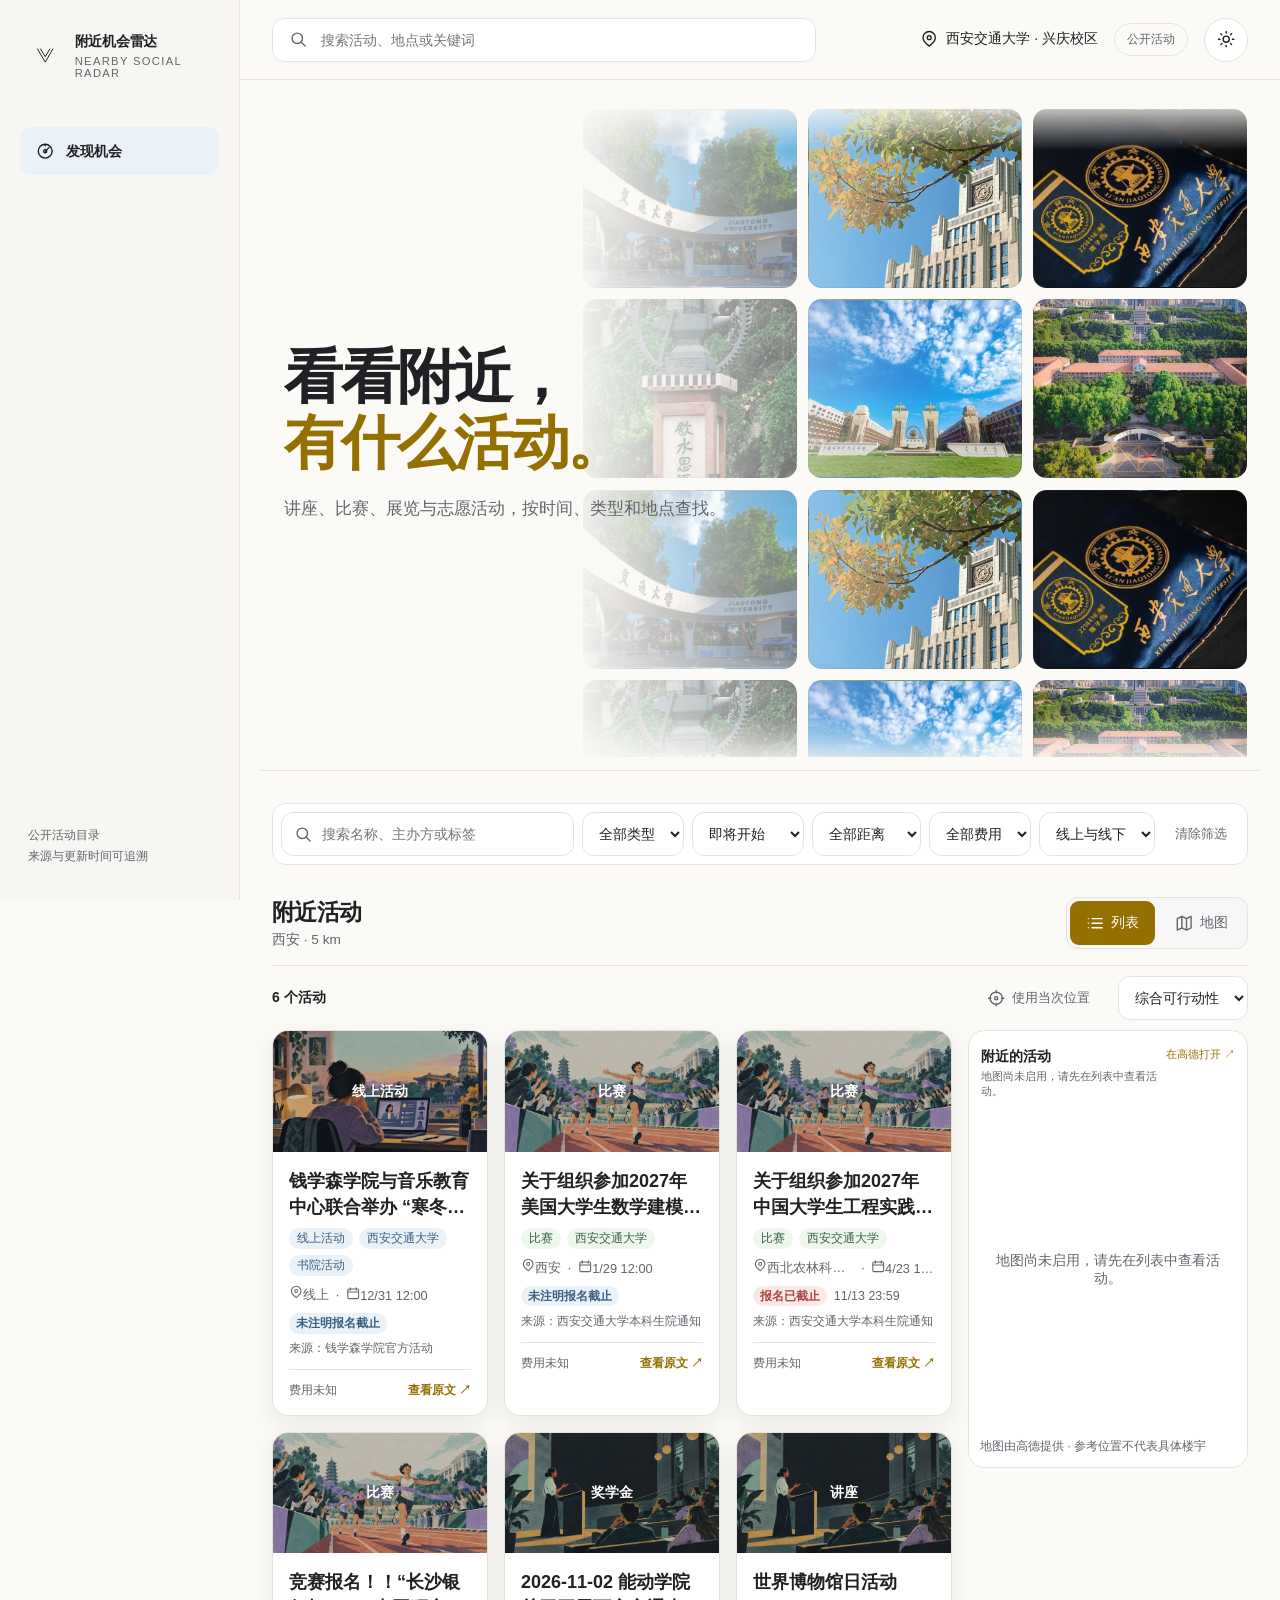
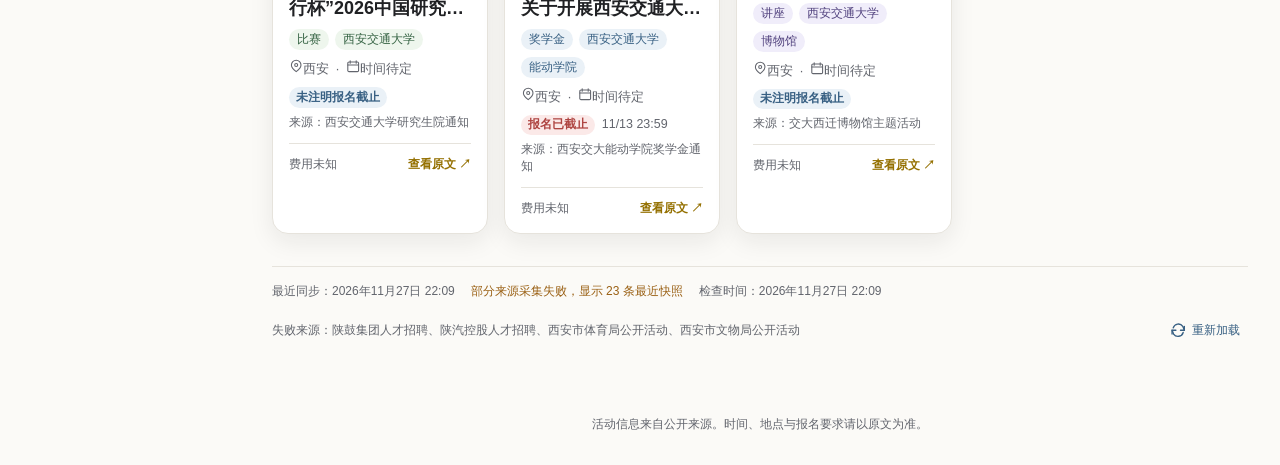
==== commit 8f60d51f: "chore: refresh public activity snapshot" ====
--- a/index.html
+++ b/index.html
@@ -13,6 +13,7 @@
   <body>
     <a class="skip-link" href="#main-content">跳转到主要内容</a>
     <svg class="icon-defs" xmlns="http://www.w3.org/2000/svg" aria-hidden="true">
+      <symbol id="icon-brand" viewBox="0 0 24 24"><path d="M2 4 12 21 22 4M6 4l6 10L18 4"/></symbol>
       <symbol id="icon-radar" viewBox="0 0 24 24"><circle cx="12" cy="12" r="9"/><circle cx="12" cy="12" r="2"/><path d="m12 12 5-5M12 3v2"/></symbol>
       <symbol id="icon-search" viewBox="0 0 24 24"><circle cx="10.8" cy="10.8" r="6.8"/><path d="m16 16 5 5"/></symbol>
       <symbol id="icon-list" viewBox="0 0 24 24"><path d="M8 6h13M8 12h13M8 18h13M3 6h.01M3 12h.01M3 18h.01"/></symbol>
@@ -26,13 +27,13 @@
       <symbol id="icon-moon" viewBox="0 0 24 24"><path d="M20.9 13A9 9 0 0 1 11 3.1 9 9 0 1 0 20.9 13Z"/></symbol>
     </svg>
     <aside class="sidebar" aria-label="站点导航">
-      <a class="brand" href="./"><span class="brand-mark"><svg><use href="#icon-radar"/></svg></span><span>附近机会雷达<small>NEARBY SOCIAL RADAR</small></span></a>
+      <a class="brand" href="./"><span class="brand-mark"><svg aria-hidden="true"><use href="#icon-brand"/></svg></span><span>附近机会雷达<small>NEARBY SOCIAL RADAR</small></span></a>
       <nav><a class="nav-active" href="./" aria-current="page"><svg><use href="#icon-radar"/></svg>发现机会</a></nav>
       <p class="sidebar-foot">公开活动目录<br />来源与更新时间可追溯</p>
     </aside>
     <div class="app-shell">
       <header class="site-header">
-        <a class="mobile-brand" href="./"><svg><use href="#icon-radar"/></svg>附近机会雷达</a>
+        <a class="mobile-brand" href="./"><svg aria-hidden="true"><use href="#icon-brand"/></svg>附近机会雷达</a>
         <label class="header-search"><svg><use href="#icon-search"/></svg><span class="sr-only">搜索活动、地点或关键词</span><input id="global-search" type="search" placeholder="搜索活动、地点或关键词" autocomplete="off" /></label>
         <span class="header-location"><svg><use href="#icon-pin"/></svg>西安交通大学 · 兴庆校区</span>
         <span class="public-badge">公开活动</span>
--- a/styles.css
+++ b/styles.css
@@ -15,7 +15,9 @@
 .sidebar { position: fixed; z-index: 20; inset: 0 auto 0 0; display: flex; width: 15rem; flex-direction: column; border-right: 1px solid var(--line); background: var(--sidebar); padding: 2rem 1.25rem; }
 .brand { display: flex; align-items: center; gap: .75rem; margin: 0 .5rem 3rem; font-size: .9rem; font-weight: 650; letter-spacing: -.02em; }
 .brand small { display: block; margin-top: .25rem; color: var(--muted); font-size: .7rem; font-weight: 400; letter-spacing: .12em; }
-.brand-mark { display: grid; width: 2.5rem; height: 2.5rem; place-items: center; border: 1px solid var(--line); border-radius: 50%; color: var(--gold); }
+.brand-mark { display: grid; width: 2.5rem; height: 2.5rem; place-items: center; color: var(--text); }
+.brand-mark svg, .mobile-brand svg { stroke-width: 1.3; stroke-linecap: square; stroke-linejoin: miter; }
+.mobile-brand.mobile-brand svg { color: var(--text); }
 .sidebar nav a { display: flex; min-height: 3rem; align-items: center; gap: .75rem; border-radius: 12px; padding: 0 1rem; font-size: .9rem; }
 .sidebar nav .nav-active { background: var(--blue-light); font-weight: 650; }
 .sidebar-foot { margin: auto 0 0 .5rem; color: var(--muted); font-size: .75rem; line-height: 1.8; }
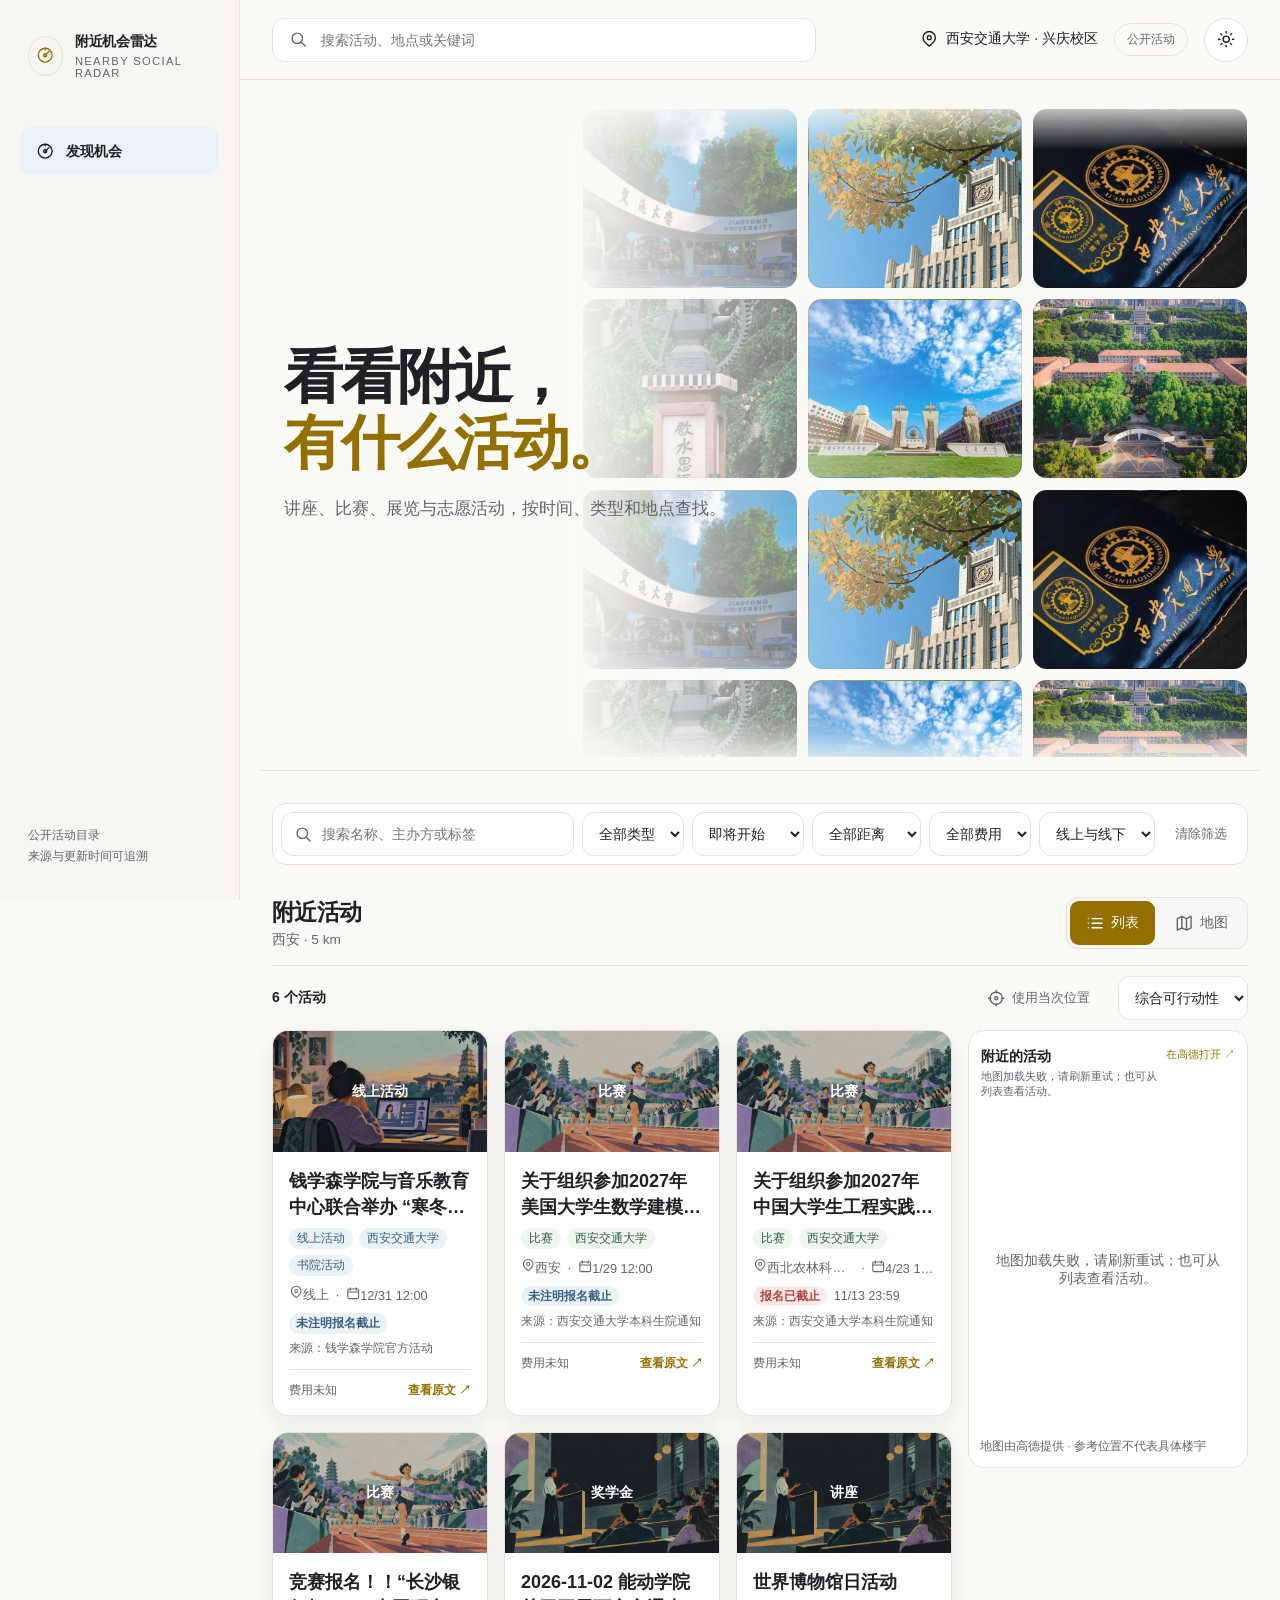
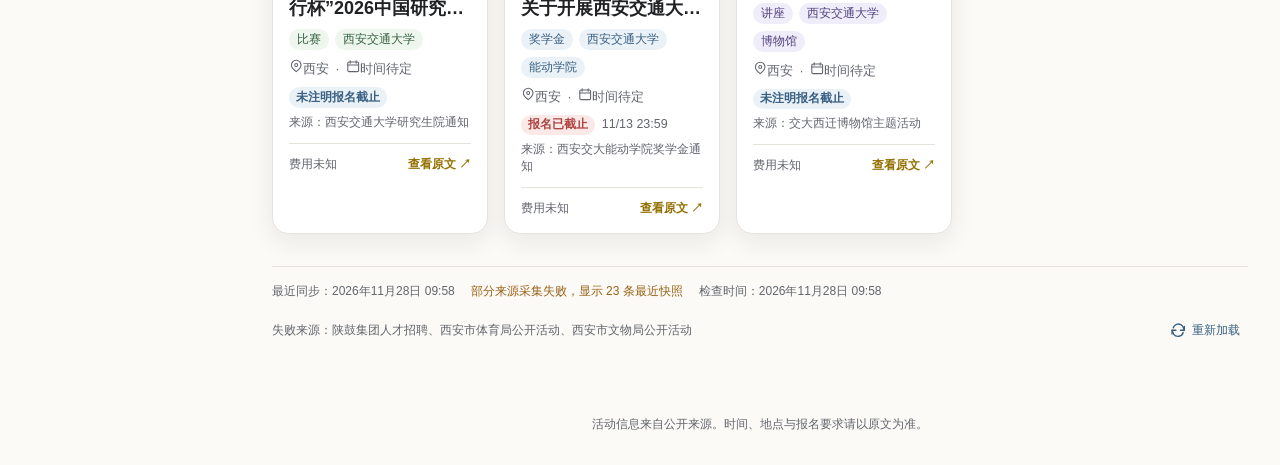
==== commit 93b2d11d: "chore: refresh public activity snapshot" ====
--- a/index.html
+++ b/index.html
@@ -13,7 +13,6 @@
   <body>
     <a class="skip-link" href="#main-content">跳转到主要内容</a>
     <svg class="icon-defs" xmlns="http://www.w3.org/2000/svg" aria-hidden="true">
-      <symbol id="icon-brand" viewBox="0 0 24 24"><path d="M2 4 12 21 22 4M6 4l6 10L18 4"/></symbol>
       <symbol id="icon-radar" viewBox="0 0 24 24"><circle cx="12" cy="12" r="9"/><circle cx="12" cy="12" r="2"/><path d="m12 12 5-5M12 3v2"/></symbol>
       <symbol id="icon-search" viewBox="0 0 24 24"><circle cx="10.8" cy="10.8" r="6.8"/><path d="m16 16 5 5"/></symbol>
       <symbol id="icon-list" viewBox="0 0 24 24"><path d="M8 6h13M8 12h13M8 18h13M3 6h.01M3 12h.01M3 18h.01"/></symbol>
@@ -27,13 +26,13 @@
       <symbol id="icon-moon" viewBox="0 0 24 24"><path d="M20.9 13A9 9 0 0 1 11 3.1 9 9 0 1 0 20.9 13Z"/></symbol>
     </svg>
     <aside class="sidebar" aria-label="站点导航">
-      <a class="brand" href="./"><span class="brand-mark"><svg aria-hidden="true"><use href="#icon-brand"/></svg></span><span>附近机会雷达<small>NEARBY SOCIAL RADAR</small></span></a>
+      <a class="brand" href="./"><span class="brand-mark"><svg><use href="#icon-radar"/></svg></span><span>附近机会雷达<small>NEARBY SOCIAL RADAR</small></span></a>
       <nav><a class="nav-active" href="./" aria-current="page"><svg><use href="#icon-radar"/></svg>发现机会</a></nav>
       <p class="sidebar-foot">公开活动目录<br />来源与更新时间可追溯</p>
     </aside>
     <div class="app-shell">
       <header class="site-header">
-        <a class="mobile-brand" href="./"><svg aria-hidden="true"><use href="#icon-brand"/></svg>附近机会雷达</a>
+        <a class="mobile-brand" href="./"><svg><use href="#icon-radar"/></svg>附近机会雷达</a>
         <label class="header-search"><svg><use href="#icon-search"/></svg><span class="sr-only">搜索活动、地点或关键词</span><input id="global-search" type="search" placeholder="搜索活动、地点或关键词" autocomplete="off" /></label>
         <span class="header-location"><svg><use href="#icon-pin"/></svg>西安交通大学 · 兴庆校区</span>
         <span class="public-badge">公开活动</span>
--- a/styles.css
+++ b/styles.css
@@ -15,9 +15,7 @@
 .sidebar { position: fixed; z-index: 20; inset: 0 auto 0 0; display: flex; width: 15rem; flex-direction: column; border-right: 1px solid var(--line); background: var(--sidebar); padding: 2rem 1.25rem; }
 .brand { display: flex; align-items: center; gap: .75rem; margin: 0 .5rem 3rem; font-size: .9rem; font-weight: 650; letter-spacing: -.02em; }
 .brand small { display: block; margin-top: .25rem; color: var(--muted); font-size: .7rem; font-weight: 400; letter-spacing: .12em; }
-.brand-mark { display: grid; width: 2.5rem; height: 2.5rem; place-items: center; color: var(--text); }
-.brand-mark svg, .mobile-brand svg { stroke-width: 1.3; stroke-linecap: square; stroke-linejoin: miter; }
-.mobile-brand.mobile-brand svg { color: var(--text); }
+.brand-mark { display: grid; width: 2.5rem; height: 2.5rem; place-items: center; border: 1px solid var(--line); border-radius: 50%; color: var(--gold); }
 .sidebar nav a { display: flex; min-height: 3rem; align-items: center; gap: .75rem; border-radius: 12px; padding: 0 1rem; font-size: .9rem; }
 .sidebar nav .nav-active { background: var(--blue-light); font-weight: 650; }
 .sidebar-foot { margin: auto 0 0 .5rem; color: var(--muted); font-size: .75rem; line-height: 1.8; }
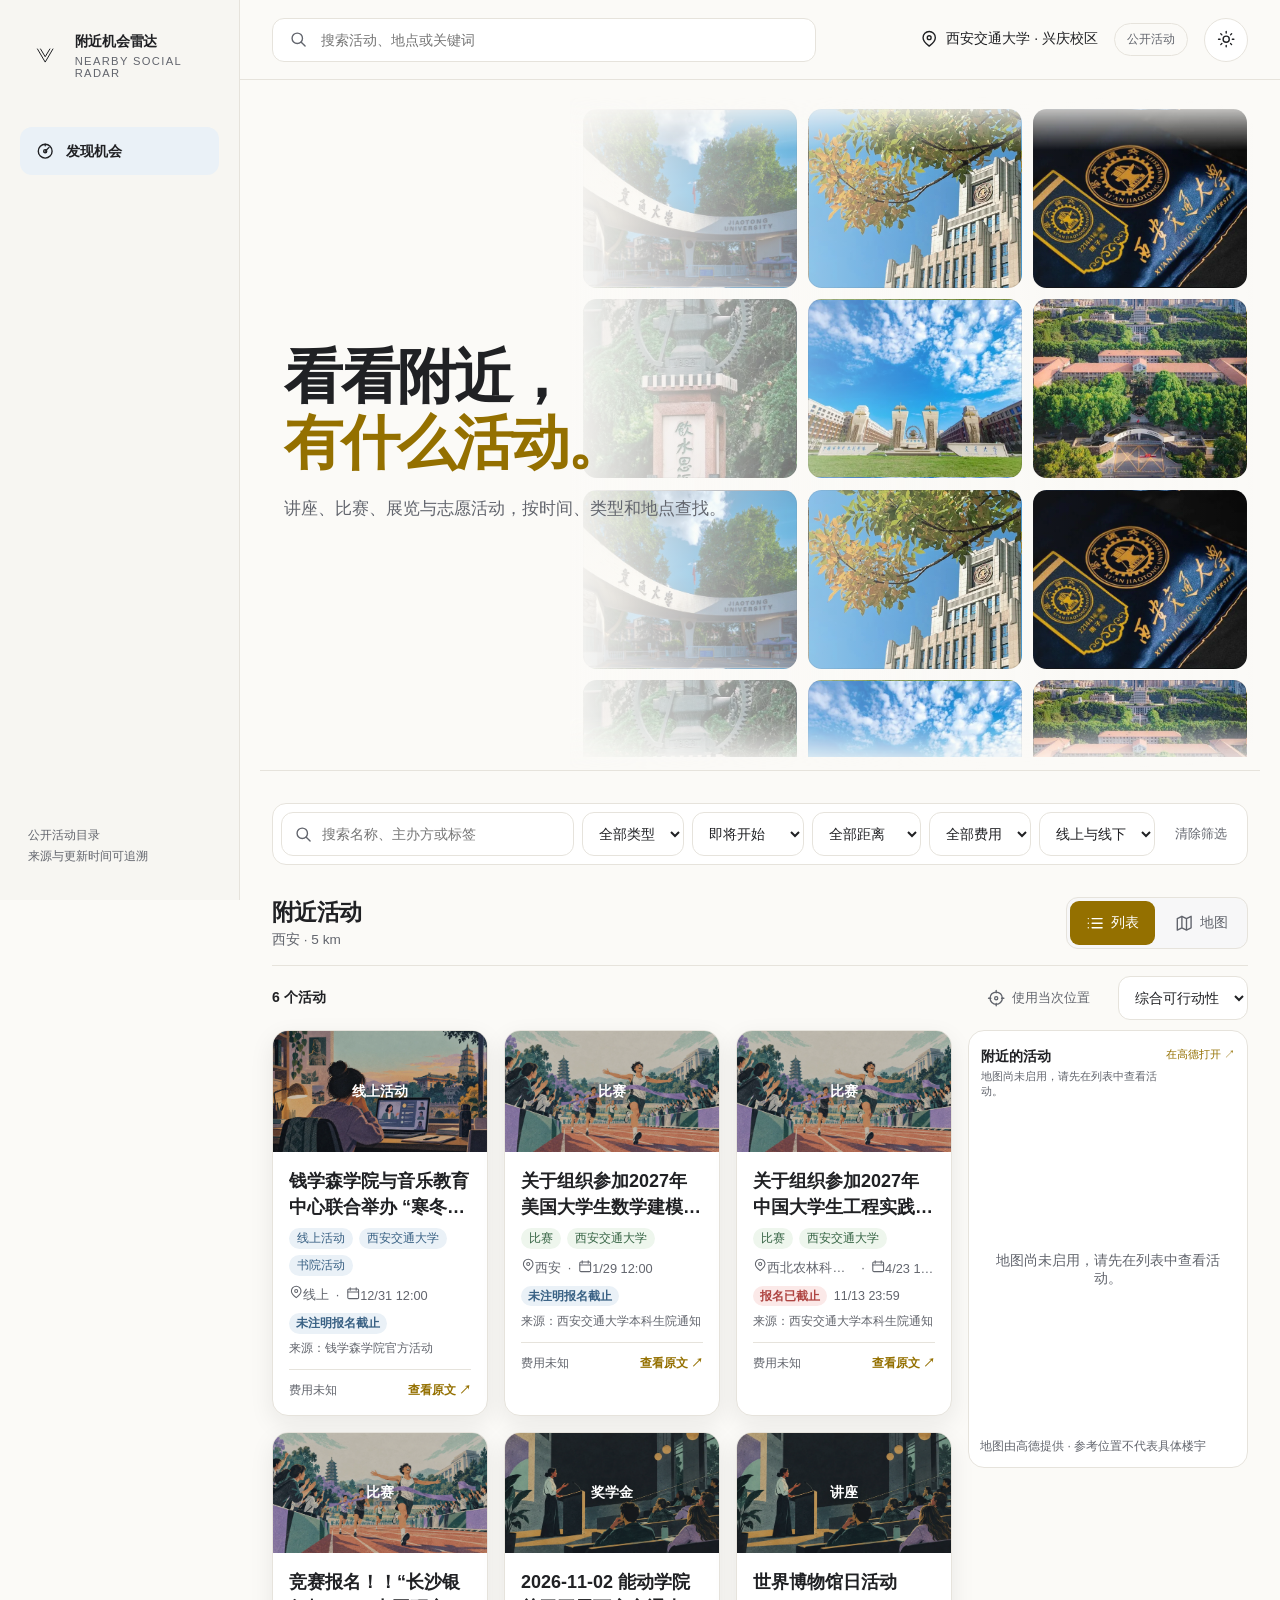
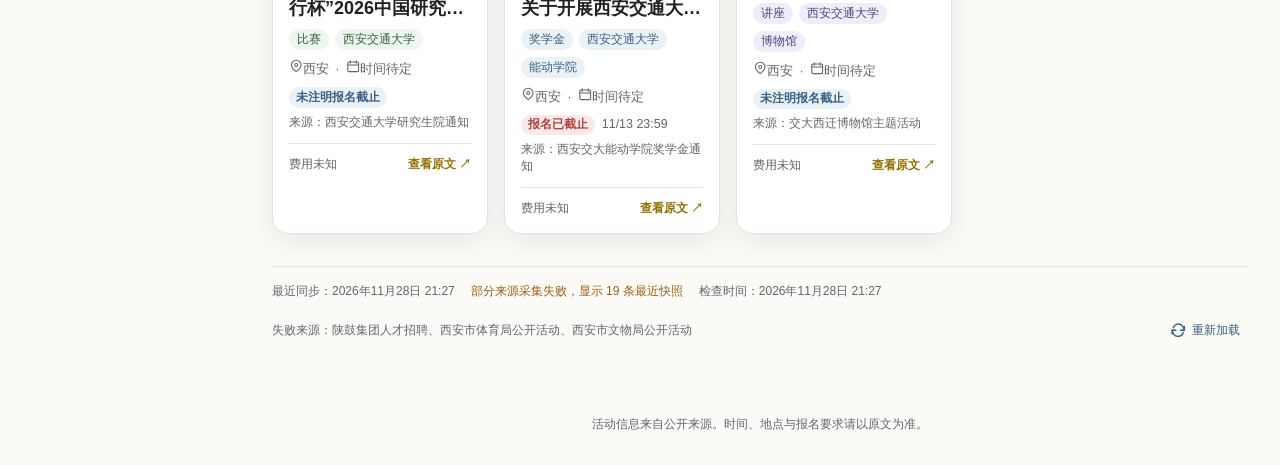
==== commit 1bd8aff4: "chore: refresh public activity snapshot" ====
--- a/index.html
+++ b/index.html
@@ -13,6 +13,7 @@
   <body>
     <a class="skip-link" href="#main-content">跳转到主要内容</a>
     <svg class="icon-defs" xmlns="http://www.w3.org/2000/svg" aria-hidden="true">
+      <symbol id="icon-brand" viewBox="0 0 24 24"><path d="M2 4 12 21 22 4M6 4l6 10L18 4"/></symbol>
       <symbol id="icon-radar" viewBox="0 0 24 24"><circle cx="12" cy="12" r="9"/><circle cx="12" cy="12" r="2"/><path d="m12 12 5-5M12 3v2"/></symbol>
       <symbol id="icon-search" viewBox="0 0 24 24"><circle cx="10.8" cy="10.8" r="6.8"/><path d="m16 16 5 5"/></symbol>
       <symbol id="icon-list" viewBox="0 0 24 24"><path d="M8 6h13M8 12h13M8 18h13M3 6h.01M3 12h.01M3 18h.01"/></symbol>
@@ -26,13 +27,13 @@
       <symbol id="icon-moon" viewBox="0 0 24 24"><path d="M20.9 13A9 9 0 0 1 11 3.1 9 9 0 1 0 20.9 13Z"/></symbol>
     </svg>
     <aside class="sidebar" aria-label="站点导航">
-      <a class="brand" href="./"><span class="brand-mark"><svg><use href="#icon-radar"/></svg></span><span>附近机会雷达<small>NEARBY SOCIAL RADAR</small></span></a>
+      <a class="brand" href="./"><span class="brand-mark"><svg aria-hidden="true"><use href="#icon-brand"/></svg></span><span>附近机会雷达<small>NEARBY SOCIAL RADAR</small></span></a>
       <nav><a class="nav-active" href="./" aria-current="page"><svg><use href="#icon-radar"/></svg>发现机会</a></nav>
       <p class="sidebar-foot">公开活动目录<br />来源与更新时间可追溯</p>
     </aside>
     <div class="app-shell">
       <header class="site-header">
-        <a class="mobile-brand" href="./"><svg><use href="#icon-radar"/></svg>附近机会雷达</a>
+        <a class="mobile-brand" href="./"><svg aria-hidden="true"><use href="#icon-brand"/></svg>附近机会雷达</a>
         <label class="header-search"><svg><use href="#icon-search"/></svg><span class="sr-only">搜索活动、地点或关键词</span><input id="global-search" type="search" placeholder="搜索活动、地点或关键词" autocomplete="off" /></label>
         <span class="header-location"><svg><use href="#icon-pin"/></svg>西安交通大学 · 兴庆校区</span>
         <span class="public-badge">公开活动</span>
--- a/styles.css
+++ b/styles.css
@@ -15,7 +15,9 @@
 .sidebar { position: fixed; z-index: 20; inset: 0 auto 0 0; display: flex; width: 15rem; flex-direction: column; border-right: 1px solid var(--line); background: var(--sidebar); padding: 2rem 1.25rem; }
 .brand { display: flex; align-items: center; gap: .75rem; margin: 0 .5rem 3rem; font-size: .9rem; font-weight: 650; letter-spacing: -.02em; }
 .brand small { display: block; margin-top: .25rem; color: var(--muted); font-size: .7rem; font-weight: 400; letter-spacing: .12em; }
-.brand-mark { display: grid; width: 2.5rem; height: 2.5rem; place-items: center; border: 1px solid var(--line); border-radius: 50%; color: var(--gold); }
+.brand-mark { display: grid; width: 2.5rem; height: 2.5rem; place-items: center; color: var(--text); }
+.brand-mark svg, .mobile-brand svg { stroke-width: 1.3; stroke-linecap: square; stroke-linejoin: miter; }
+.mobile-brand.mobile-brand svg { color: var(--text); }
 .sidebar nav a { display: flex; min-height: 3rem; align-items: center; gap: .75rem; border-radius: 12px; padding: 0 1rem; font-size: .9rem; }
 .sidebar nav .nav-active { background: var(--blue-light); font-weight: 650; }
 .sidebar-foot { margin: auto 0 0 .5rem; color: var(--muted); font-size: .75rem; line-height: 1.8; }
